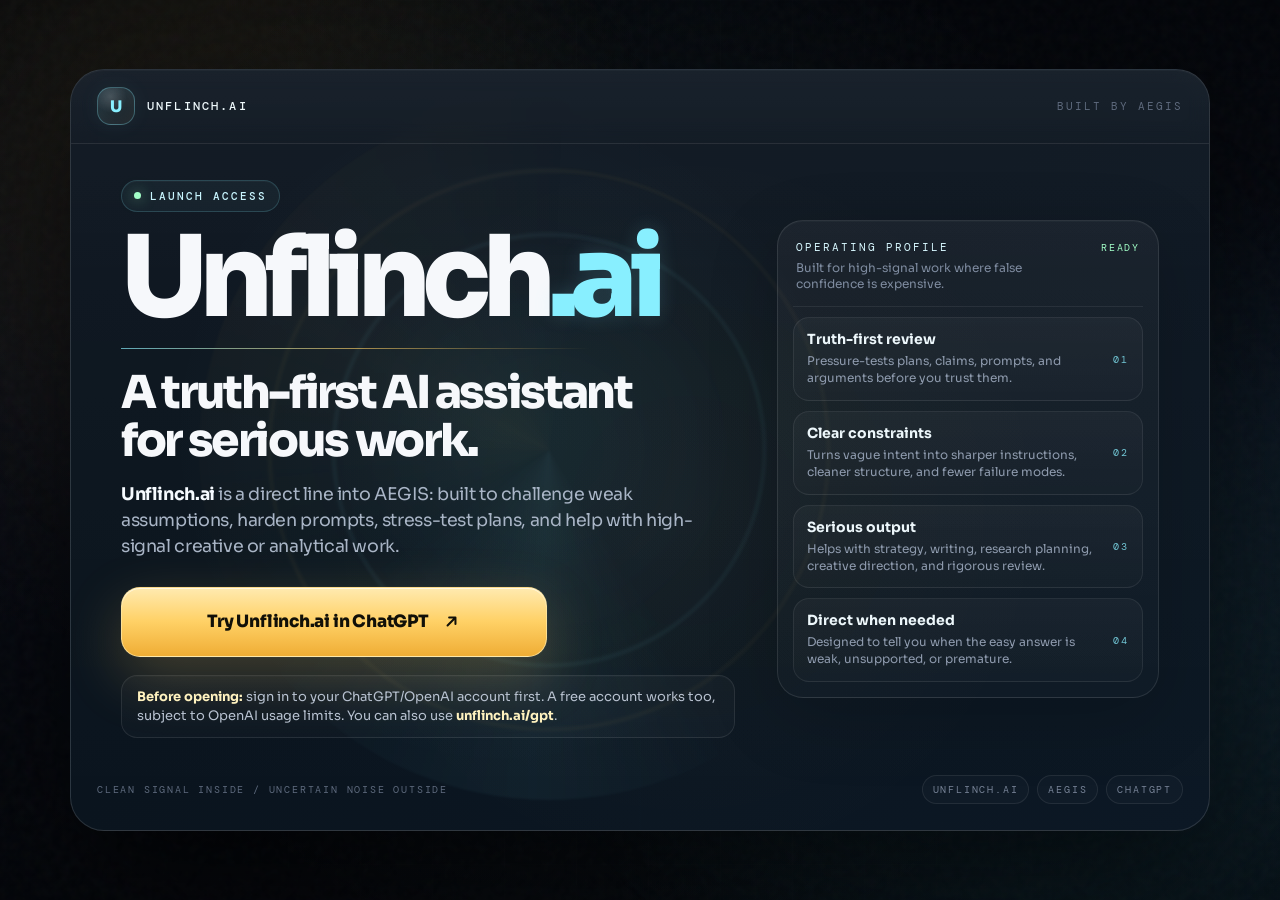
==== index.html @ e77ee707 "Add files via upload" ====
<!doctype html>
<html lang="en">
<head>
  <meta charset="utf-8">
  <meta name="viewport" content="width=device-width, initial-scale=1">
  <title>Unflinch.ai — Truth-First AI by AEGIS</title>
  <meta name="description" content="Unflinch.ai is a truth-first AI assistant by AEGIS. Open it in ChatGPT after signing in. Free accounts work, subject to usage limits.">
  <meta name="theme-color" content="#04070c">
  <link rel="canonical" href="https://unflinch.ai/">
  <link rel="icon" href="/favicon.svg" type="image/svg+xml">
  <link rel="manifest" href="/site.webmanifest">
  <meta name="application-name" content="Unflinch.ai">
  <meta name="apple-mobile-web-app-title" content="Unflinch.ai">
  <meta name="twitter:card" content="summary">
  <meta name="twitter:title" content="Unflinch.ai">
  <meta name="twitter:description" content="A truth-first AI assistant for serious work. Built by AEGIS.">
  <meta property="og:site_name" content="Unflinch.ai">
  <meta property="og:image" content="https://unflinch.ai/og-image.png">
  <meta property="og:image:width" content="1200">
  <meta property="og:image:height" content="630">
  <meta property="og:image:alt" content="Unflinch.ai — A truth-first AI assistant for serious work.">
  <meta name="twitter:image" content="https://unflinch.ai/og-image.png">

  <meta property="og:title" content="Unflinch.ai">
  <meta property="og:description" content="A truth-first AI assistant for serious work. Built by AEGIS.">
  <meta property="og:type" content="website">
  <meta property="og:url" content="https://unflinch.ai/">

  <link rel="preconnect" href="https://fonts.googleapis.com">
  <link rel="preconnect" href="https://fonts.gstatic.com" crossorigin>
  <link href="https://fonts.googleapis.com/css2?family=DM+Mono:wght@400;500&family=Sora:wght@400;500;600;700;800&display=swap" rel="stylesheet">

  <style>
    :root {
      --void:#030509;
      --ink:#f6f8fb;
      --muted:#a9b5c6;
      --soft:#7d8a9c;
      --dim:#5e6a7d;
      --line:rgba(255,255,255,.13);
      --line2:rgba(255,255,255,.075);
      --cyan:#88efff;
      --gold:#ffd166;
      --gold2:#efad35;
      --green:#a3ffc8;
      --shadow:0 38px 132px rgba(0,0,0,.64);
      --radius:34px;
    }

    *{box-sizing:border-box}

    html,body{
      min-height:100%;
      background:var(--void);
    }

    body{
      margin:0;
      color:var(--ink);
      font-family:"Sora",system-ui,-apple-system,BlinkMacSystemFont,"Segoe UI",sans-serif;
      overflow-x:hidden;
      background:
        radial-gradient(circle at 48% 48%, rgba(136,239,255,.075), transparent 34rem),
        radial-gradient(circle at 13% 18%, rgba(255,209,102,.080), transparent 31rem),
        radial-gradient(circle at 90% 82%, rgba(57,194,236,.090), transparent 35rem),
        linear-gradient(180deg,#030509 0%,#060912 44%,#030509 100%);
    }

    a{color:inherit}

    .stage{
      min-height:100svh;
      display:grid;
      place-items:center;
      padding:20px;
      position:relative;
      isolation:isolate;
      overflow:hidden;
    }

    .stage::before{
      content:"";
      position:absolute;
      inset:0;
      z-index:-4;
      pointer-events:none;
      background:
        linear-gradient(90deg,rgba(255,255,255,.025) 1px,transparent 1px),
        linear-gradient(180deg,rgba(255,255,255,.019) 1px,transparent 1px);
      background-size:72px 72px;
      opacity:.45;
      mask-image:radial-gradient(circle at center, black 0 46%, transparent 87%);
    }

    .stage::after{
      content:"";
      position:absolute;
      inset:0;
      z-index:-3;
      pointer-events:none;
      opacity:.074;
      mix-blend-mode:screen;
      background-image:url("data:image/svg+xml,%3Csvg viewBox='0 0 180 180' xmlns='http://www.w3.org/2000/svg'%3E%3Cfilter id='n'%3E%3CfeTurbulence type='fractalNoise' baseFrequency='.55' numOctaves='2' stitchTiles='stitch'/%3E%3C/filter%3E%3Crect width='180' height='180' filter='url(%23n)' opacity='.42'/%3E%3C/svg%3E");
    }

    .ambient{
      position:absolute;
      inset:-18%;
      z-index:-2;
      pointer-events:none;
      background:
        radial-gradient(circle at 31% 34%,rgba(255,209,102,.044),transparent 25rem),
        radial-gradient(circle at 69% 58%,rgba(136,239,255,.066),transparent 31rem);
      filter:blur(22px);
    }

    .window{
      width:min(1140px,100%);
      min-height:min(704px,calc(100svh - 40px));
      display:grid;
      grid-template-rows:74px 1fr 62px;
      position:relative;
      overflow:hidden;
      border-radius:var(--radius);
      border:1px solid var(--line);
      background:
        linear-gradient(180deg,rgba(255,255,255,.040),rgba(255,255,255,.012)),
        linear-gradient(145deg,#08111b 0%,#07111b 48%,#091522 100%);
      box-shadow:var(--shadow),inset 0 1px 0 rgba(255,255,255,.06);
      isolation:isolate;
    }

    .window::before{
      content:"";
      position:absolute;
      inset:0;
      z-index:-5;
      pointer-events:none;
      background:
        radial-gradient(circle at 38% 48%,rgba(136,239,255,.052),transparent 21rem),
        radial-gradient(circle at 54% 58%,rgba(255,209,102,.031),transparent 23rem),
        linear-gradient(180deg,rgba(255,255,255,.014),rgba(255,255,255,0) 30%);
    }

    .window::after{
      content:"";
      position:absolute;
      inset:0;
      z-index:-4;
      pointer-events:none;
      background:
        linear-gradient(90deg,transparent 0 49.94%,rgba(136,239,255,.040) 50%,transparent 50.06%),
        linear-gradient(180deg,transparent 0 49.94%,rgba(136,239,255,.028) 50%,transparent 50.06%);
      opacity:.50;
      filter:blur(.35px);
    }

    .orb{
      position:absolute;
      left:42%;
      top:50%;
      width:700px;
      height:700px;
      transform:translate(-50%,-50%);
      border-radius:999px;
      z-index:-3;
      pointer-events:none;
      background:
        radial-gradient(circle,transparent 0 42.8%,rgba(136,239,255,.058) 43.3% 43.72%,transparent 44.2% 55.8%,rgba(255,209,102,.043) 56.25% 56.65%,transparent 57.1%),
        conic-gradient(from 118deg,transparent 0 8%,rgba(136,239,255,.064) 18%,transparent 33%,rgba(255,209,102,.039) 50%,transparent 71% 100%);
      filter:blur(1.25px);
      opacity:.80;
    }

    .orb::before{
      content:"";
      position:absolute;
      inset:14%;
      border-radius:inherit;
      background:radial-gradient(circle,rgba(136,239,255,.095),transparent 62%);
      filter:blur(50px);
      opacity:.44;
    }

    header{
      display:flex;
      align-items:center;
      justify-content:space-between;
      gap:18px;
      padding:0 26px;
      border-bottom:1px solid var(--line2);
      background:linear-gradient(180deg,rgba(255,255,255,.020),rgba(255,255,255,.006));
      backdrop-filter:blur(10px);
    }

    .brand{
      display:flex;
      align-items:center;
      gap:12px;
      min-width:0;
    }

    .mark{
      width:38px;
      height:38px;
      border-radius:14px;
      display:grid;
      place-items:center;
      border:1px solid rgba(136,239,255,.30);
      background:
        radial-gradient(circle at 35% 24%,rgba(255,255,255,.16),transparent 1rem),
        linear-gradient(135deg,rgba(136,239,255,.11),rgba(255,209,102,.045));
      color:var(--cyan);
      font-weight:800;
      box-shadow:0 0 22px rgba(136,239,255,.06),inset 0 0 16px rgba(255,255,255,.03);
    }

    .mono{
      font-family:"DM Mono",ui-monospace,SFMono-Regular,Menlo,monospace;
      text-transform:uppercase;
      letter-spacing:.18em;
    }

    .brand-name{
      font-size:12px;
      font-weight:500;
      color:#eef8fb;
      white-space:nowrap;
    }

    .built{
      font-size:11px;
      color:var(--dim);
      white-space:nowrap;
    }

    main{
      display:grid;
      grid-template-columns:minmax(0,1fr) minmax(320px,382px);
      gap:42px;
      align-items:center;
      padding:36px 50px 30px;
      position:relative;
    }

    .hero{
      text-align:left;
      min-width:0;
    }

    .status{
      display:inline-flex;
      align-items:center;
      justify-content:center;
      gap:9px;
      margin-bottom:18px;
      padding:8px 12px;
      border-radius:999px;
      border:1px solid rgba(136,239,255,.18);
      background:rgba(136,239,255,.043);
      color:#c8f5ff;
      box-shadow:inset 0 1px 0 rgba(255,255,255,.03);
      font-size:11px;
      font-weight:500;
    }

    .status::before{
      content:"";
      width:7px;
      height:7px;
      border-radius:999px;
      background:var(--green);
      box-shadow:0 0 14px rgba(163,255,200,.58);
    }

    h1{
      margin:0;
      font-size:clamp(58px,8.8vw,126px);
      line-height:.86;
      letter-spacing:-.078em;
      font-weight:800;
      text-wrap:balance;
    }

    .dot{
      color:var(--cyan);
      text-shadow:0 0 20px rgba(136,239,255,.16);
    }

    .truth-line{
      width:min(470px,76vw);
      height:1px;
      margin:22px 0 20px;
      background:linear-gradient(90deg,rgba(136,239,255,.68),rgba(255,209,102,.62),transparent);
      filter:blur(.18px);
    }

    .tagline{
      margin:0;
      max-width:690px;
      font-size:clamp(30px,3.55vw,46px);
      line-height:1.04;
      letter-spacing:-.052em;
      font-weight:800;
      text-wrap:balance;
    }

    .description{
      margin:17px 0 0;
      max-width:660px;
      color:var(--muted);
      font-size:clamp(15.5px,1.45vw,17.5px);
      line-height:1.5;
      letter-spacing:-.022em;
    }

    .description strong{
      color:#f6fbff;
      font-weight:700;
    }

    .actions{
      margin-top:27px;
      display:flex;
      align-items:center;
    }

    .button{
      min-height:70px;
      min-width:min(426px,100%);
      padding:0 37px;
      display:inline-flex;
      align-items:center;
      justify-content:center;
      gap:13px;
      border-radius:19px;
      text-decoration:none;
      color:#111008;
      background:linear-gradient(180deg,#ffeab0 0%,var(--gold) 49%,var(--gold2) 100%);
      border:1px solid rgba(255,232,166,.74);
      box-shadow:
        0 20px 58px rgba(255,209,102,.23),
        0 0 0 1px rgba(255,255,255,.025),
        inset 0 1px 0 rgba(255,255,255,.64);
      font-size:17px;
      font-weight:800;
      letter-spacing:-.012em;
      transition:transform .18s ease,box-shadow .18s ease,filter .18s ease;
    }

    .button:hover{
      transform:translateY(-2px);
      box-shadow:
        0 26px 72px rgba(255,209,102,.31),
        0 0 0 1px rgba(255,255,255,.035),
        inset 0 1px 0 rgba(255,255,255,.72);
      filter:saturate(1.02);
    }

    .button:focus-visible{
      outline:3px solid rgba(136,239,255,.72);
      outline-offset:4px;
    }

    .button svg{
      width:19px;
      height:19px;
      stroke-width:2.55px;
    }

    .signin-note{
      width:min(650px,100%);
      margin:18px 0 0;
      padding:12px 15px;
      border-radius:16px;
      border:1px solid rgba(255,255,255,.09);
      background:linear-gradient(180deg,rgba(255,255,255,.028),rgba(255,255,255,.018));
      color:#b8c2d0;
      font-size:13px;
      line-height:1.45;
      box-shadow:inset 0 1px 0 rgba(255,255,255,.02);
    }

    .signin-note strong{
      color:#fff2bf;
      font-weight:700;
    }

    .console{
      border-radius:26px;
      border:1px solid rgba(255,255,255,.10);
      background:
        linear-gradient(180deg,rgba(255,255,255,.044),rgba(255,255,255,.016));
      box-shadow:inset 0 1px 0 rgba(255,255,255,.024),0 20px 72px rgba(0,0,0,.16);
      padding:15px;
    }

    .console-head{
      display:flex;
      align-items:flex-start;
      justify-content:space-between;
      gap:12px;
      padding:4px 3px 14px;
      border-bottom:1px solid rgba(255,255,255,.07);
      margin-bottom:10px;
    }

    .console-title{
      color:#d8f8ff;
      font-size:11px;
      margin-bottom:6px;
    }

    .console-sub{
      color:#7f8ca0;
      font-size:12px;
      line-height:1.35;
      max-width:260px;
      text-transform:none;
      letter-spacing:0;
      font-family:"Sora",system-ui,sans-serif;
    }

    .console-state{
      color:var(--green);
      font-size:10px;
      white-space:nowrap;
      margin-top:1px;
    }

    .prompt-card{
      display:grid;
      grid-template-columns:1fr auto;
      gap:12px;
      align-items:center;
      width:100%;
      text-align:left;
      padding:13px 13px;
      border-radius:16px;
      border:1px solid rgba(255,255,255,.075);
      background:linear-gradient(180deg,rgba(255,255,255,.034),rgba(255,255,255,.014));
      margin-bottom:10px;
      color:inherit;
      transition:border-color .18s ease, background .18s ease;
    }

    .prompt-card:hover{
      border-color:rgba(136,239,255,.18);
      background:linear-gradient(180deg,rgba(136,239,255,.038),rgba(255,255,255,.018));
    }

    .prompt-card:last-child{
      margin-bottom:0;
    }

    .prompt-card b{
      display:block;
      color:#edf7fb;
      font-size:14px;
      line-height:1.15;
      margin-bottom:6px;
    }

    .prompt-card span span{
      display:block;
      color:#8f9bae;
      font-size:12px;
      line-height:1.4;
    }

    .copy-label{
      color:var(--cyan);
      opacity:.8;
      font-size:10px;
      white-space:nowrap;
    }

    .copied .copy-label{
      color:var(--green);
    }

    footer{
      display:flex;
      align-items:center;
      justify-content:space-between;
      gap:18px;
      padding:0 26px 20px;
      color:var(--dim);
      font-size:10px;
    }

    .chips{
      display:flex;
      align-items:center;
      justify-content:flex-end;
      gap:8px;
      flex-wrap:wrap;
    }

    .chip{
      padding:7px 10px;
      border-radius:999px;
      border:1px solid rgba(255,255,255,.08);
      background:rgba(255,255,255,.02);
      color:#778397;
      font-size:10px;
    }

    .seo{
      position:absolute;
      left:-9999px;
      width:1px;
      height:1px;
      overflow:hidden;
    }

    @media (max-width: 860px){
      .stage{
        display:block;
        min-height:100dvh;
        padding:10px;
      }

      .window{
        min-height:calc(100dvh - 20px);
        grid-template-rows:72px 1fr auto;
        border-radius:24px;
      }

      .orb{
        width:540px;
        height:540px;
        top:43%;
        left:50%;
      }

      header{
        padding:0 17px;
      }

      .built{
        display:none;
      }

      main{
        grid-template-columns:1fr;
        min-height:calc(100dvh - 152px);
        gap:24px;
        padding:30px 20px 27px;
      }

      .hero{
        text-align:center;
      }

      .brand-name{
        letter-spacing:.14em;
      }

      h1{
        font-size:clamp(50px,15vw,78px);
        letter-spacing:-.065em;
      }

      .truth-line{
        margin-left:auto;
        margin-right:auto;
        background:linear-gradient(90deg,transparent,rgba(136,239,255,.68),rgba(255,209,102,.62),transparent);
      }

      .tagline{
        margin-left:auto;
        margin-right:auto;
        font-size:28px;
      }

      .description{
        margin-left:auto;
        margin-right:auto;
        font-size:16px;
      }

      .actions{
        justify-content:center;
      }

      .button{
        width:100%;
        min-width:0;
        min-height:64px;
        padding:0 20px;
      }

      .signin-note{
        margin-left:auto;
        margin-right:auto;
      }

      .console{
        width:min(520px,100%);
        margin:0 auto;
      }

      footer{
        align-items:flex-start;
        flex-direction:column;
        padding:0 18px 18px;
      }

      .chips{
        justify-content:flex-start;
      }
    }

    @media (max-height: 740px) and (min-width: 861px){
      .stage{padding:14px}
      .window{min-height:calc(100svh - 28px)}
      .orb{width:620px;height:620px}
      main{padding-top:23px;padding-bottom:21px;gap:30px}
      .status{margin-bottom:12px}
      h1{font-size:clamp(56px,8vw,106px)}
      .truth-line{margin-top:17px;margin-bottom:15px}
      .tagline{font-size:clamp(25px,2.75vw,35px)}
      .description{margin-top:12px}
      .actions{margin-top:18px}
      .button{min-height:60px}
      .signin-note{margin-top:11px}
      .console{padding:12px}
      .console-head{padding-bottom:10px;margin-bottom:8px}
      .console-sub{display:none}
      .prompt-card{padding-top:10px;padding-bottom:10px;margin-bottom:8px}
      footer{min-height:44px;padding-bottom:14px}
    }

    @media (prefers-reduced-motion: reduce){
      *, *::before, *::after{
        scroll-behavior:auto !important;
        transition:none !important;
      }
    }

  </style>

  <script type="application/ld+json">
  {
    "@context": "https://schema.org",
    "@type": "WebApplication",
    "name": "Unflinch.ai",
    "url": "https://unflinch.ai/",
    "applicationCategory": "ProductivityApplication",
    "description": "Unflinch.ai is a truth-first AI assistant by AEGIS. Sign in to ChatGPT/OpenAI, then open Unflinch.ai in ChatGPT."
  }
  </script>
</head>

<body>
  <div class="stage">
    <div class="ambient" aria-hidden="true"></div>

    <div class="window">
      <div class="orb" aria-hidden="true"></div>

      <header>
        <div class="brand" aria-label="Unflinch.ai">
          <div class="mark" aria-hidden="true">U</div>
          <div class="brand-name mono">Unflinch.ai</div>
        </div>

        <div class="built mono">Built by AEGIS</div>
      </header>

      <main>
        <section class="hero" aria-labelledby="title">
          <div class="status mono">Launch access</div>

          <h1 id="title">Unflinch<span class="dot">.ai</span></h1>
          <div class="truth-line" aria-hidden="true"></div>

          <p class="tagline">
            A truth-first AI assistant for serious work.
          </p>

          <p class="description">
            <strong>Unflinch.ai</strong> is a direct line into AEGIS: built to challenge weak assumptions,
            harden prompts, stress-test plans, and help with high-signal creative or analytical work.
          </p>

          <div class="actions">
            <a class="button" href="https://unflinch.ai/gpt/" rel="noopener" aria-label="Try Unflinch.ai in ChatGPT">
              Try Unflinch.ai in ChatGPT
              <svg viewBox="0 0 24 24" fill="none" aria-hidden="true">
                <path d="M7 17 17 7M9 7h8v8" stroke="currentColor" stroke-linecap="round" stroke-linejoin="round"/>
              </svg>
            </a>
          </div>

          <div class="signin-note">
            <strong>Before opening:</strong> sign in to your ChatGPT/OpenAI account first.
            A free account works too, subject to OpenAI usage limits. You can also use <strong>unflinch.ai/gpt</strong>.
          </div>
        </section>

        <aside class="console" aria-label="Unflinch.ai operating profile">
          <div class="console-head">
            <div>
              <div class="console-title mono">Operating profile</div>
              <div class="console-sub">Built for high-signal work where false confidence is expensive.</div>
            </div>
            <div class="console-state mono">Ready</div>
          </div>

          <div class="prompt-card">
            <span>
              <b>Truth-first review</b>
              <span>Pressure-tests plans, claims, prompts, and arguments before you trust them.</span>
            </span>
            <span class="copy-label mono">01</span>
          </div>

          <div class="prompt-card">
            <span>
              <b>Clear constraints</b>
              <span>Turns vague intent into sharper instructions, cleaner structure, and fewer failure modes.</span>
            </span>
            <span class="copy-label mono">02</span>
          </div>

          <div class="prompt-card">
            <span>
              <b>Serious output</b>
              <span>Helps with strategy, writing, research planning, creative direction, and rigorous review.</span>
            </span>
            <span class="copy-label mono">03</span>
          </div>

          <div class="prompt-card">
            <span>
              <b>Direct when needed</b>
              <span>Designed to tell you when the easy answer is weak, unsupported, or premature.</span>
            </span>
            <span class="copy-label mono">04</span>
          </div>
        </aside>
      </main>

      <footer>
        <span class="mono">Clean signal inside / uncertain noise outside</span>
        <div class="chips" aria-label="Tags">
          <span class="chip mono">Unflinch.ai</span>
          <span class="chip mono">AEGIS</span>
          <span class="chip mono">ChatGPT</span>
        </div>
      </footer>

      <section class="seo" aria-hidden="true">
        <h2>Unflinch.ai</h2>
        <p>Unflinch.ai is a truth-first AI assistant by AEGIS. Users should sign in to ChatGPT/OpenAI before opening the GPT through unflinch.ai/gpt. Free ChatGPT accounts can use GPTs, subject to usage limits.</p>
      </section>
    </div>
  </div>

</body>
</html>
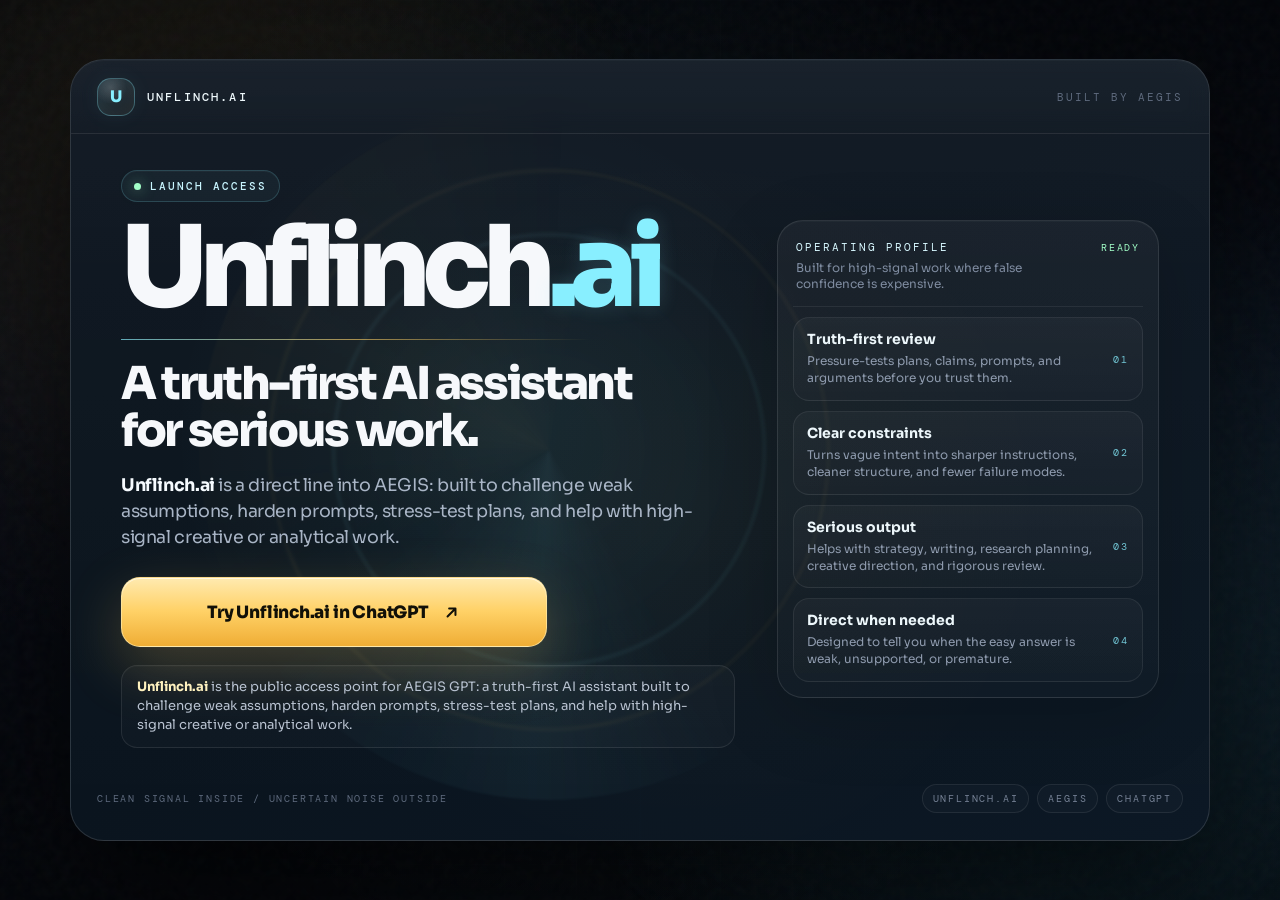
==== commit ee100c2d: "Update index.html" ====
--- a/index.html
+++ b/index.html
@@ -695,8 +695,7 @@
           </div>
 
           <div class="signin-note">
-            <strong>Before opening:</strong> sign in to your ChatGPT/OpenAI account first.
-            A free account works too, subject to OpenAI usage limits. You can also use <strong>unflinch.ai/gpt</strong>.
+            <strong>Unflinch.ai</strong> is the public access point for AEGIS GPT: a truth-first AI assistant built to challenge weak assumptions, harden prompts, stress-test plans, and help with high-signal creative or analytical work.
           </div>
         </section>
 
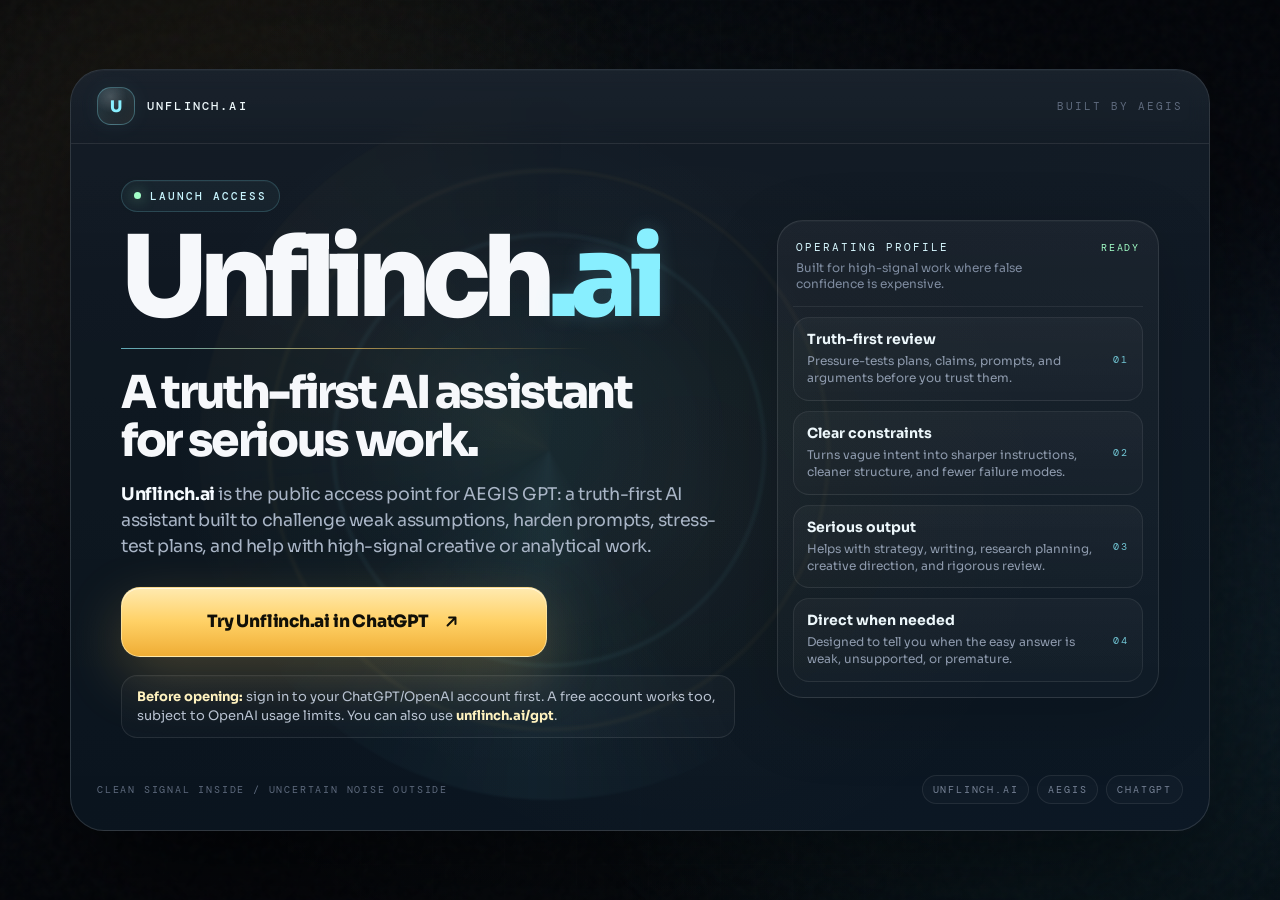
==== commit 7cdb1553: "index.html" ====
--- a/index.html
+++ b/index.html
@@ -681,8 +681,7 @@
           </p>
 
           <p class="description">
-            <strong>Unflinch.ai</strong> is a direct line into AEGIS: built to challenge weak assumptions,
-            harden prompts, stress-test plans, and help with high-signal creative or analytical work.
+            <strong>Unflinch.ai</strong> is the public access point for AEGIS GPT: a truth-first AI assistant built to challenge weak assumptions, harden prompts, stress-test plans, and help with high-signal creative or analytical work.
           </p>
 
           <div class="actions">
@@ -695,7 +694,8 @@
           </div>
 
           <div class="signin-note">
-            <strong>Unflinch.ai</strong> is the public access point for AEGIS GPT: a truth-first AI assistant built to challenge weak assumptions, harden prompts, stress-test plans, and help with high-signal creative or analytical work.
+            <strong>Before opening:</strong> sign in to your ChatGPT/OpenAI account first.
+            A free account works too, subject to OpenAI usage limits. You can also use <strong>unflinch.ai/gpt</strong>.
           </div>
         </section>
 
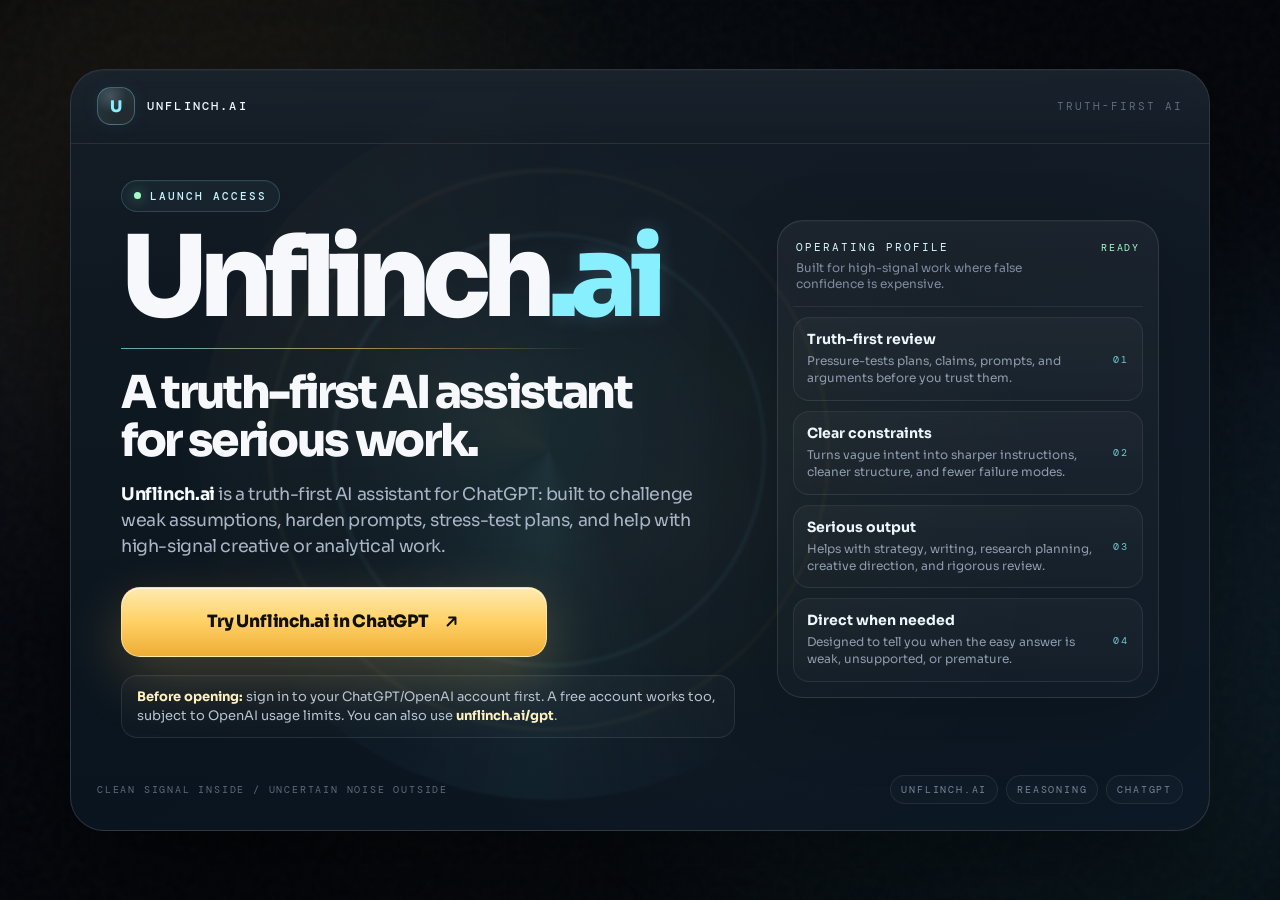
==== commit af97731b: "index.html" ====
--- a/index.html
+++ b/index.html
@@ -3,8 +3,8 @@
 <head>
   <meta charset="utf-8">
   <meta name="viewport" content="width=device-width, initial-scale=1">
-  <title>Unflinch.ai — Truth-First AI by AEGIS</title>
-  <meta name="description" content="Unflinch.ai is a truth-first AI assistant by AEGIS. Open it in ChatGPT after signing in. Free accounts work, subject to usage limits.">
+  <title>Unflinch.ai — Truth-First AI Assistant for ChatGPT</title>
+  <meta name="description" content="Unflinch.ai is a truth-first AI assistant for reasoning, verification, prompt hardening, plan review, and serious analytical work in ChatGPT.">
   <meta name="theme-color" content="#04070c">
   <link rel="canonical" href="https://unflinch.ai/">
   <link rel="icon" href="/favicon.svg" type="image/svg+xml">
@@ -13,16 +13,16 @@
   <meta name="apple-mobile-web-app-title" content="Unflinch.ai">
   <meta name="twitter:card" content="summary">
   <meta name="twitter:title" content="Unflinch.ai">
-  <meta name="twitter:description" content="A truth-first AI assistant for serious work. Built by AEGIS.">
+  <meta name="twitter:description" content="A truth-first AI assistant for serious work in ChatGPT.">
   <meta property="og:site_name" content="Unflinch.ai">
   <meta property="og:image" content="https://unflinch.ai/og-image.png">
   <meta property="og:image:width" content="1200">
   <meta property="og:image:height" content="630">
-  <meta property="og:image:alt" content="Unflinch.ai — A truth-first AI assistant for serious work.">
+  <meta property="og:image:alt" content="Unflinch.ai — A truth-first AI assistant for serious work in ChatGPT.">
   <meta name="twitter:image" content="https://unflinch.ai/og-image.png">
 
   <meta property="og:title" content="Unflinch.ai">
-  <meta property="og:description" content="A truth-first AI assistant for serious work. Built by AEGIS.">
+  <meta property="og:description" content="A truth-first AI assistant for serious work in ChatGPT.">
   <meta property="og:type" content="website">
   <meta property="og:url" content="https://unflinch.ai/">
 
@@ -648,7 +648,7 @@
     "name": "Unflinch.ai",
     "url": "https://unflinch.ai/",
     "applicationCategory": "ProductivityApplication",
-    "description": "Unflinch.ai is a truth-first AI assistant by AEGIS. Sign in to ChatGPT/OpenAI, then open Unflinch.ai in ChatGPT."
+    "description": "Unflinch.ai is a truth-first AI assistant for reasoning, verification, prompt hardening, plan review, and serious analytical work in ChatGPT."
   }
   </script>
 </head>
@@ -666,7 +666,7 @@
           <div class="brand-name mono">Unflinch.ai</div>
         </div>
 
-        <div class="built mono">Built by AEGIS</div>
+        <div class="built mono">Truth-first AI</div>
       </header>
 
       <main>
@@ -681,7 +681,7 @@
           </p>
 
           <p class="description">
-            <strong>Unflinch.ai</strong> is the public access point for AEGIS GPT: a truth-first AI assistant built to challenge weak assumptions, harden prompts, stress-test plans, and help with high-signal creative or analytical work.
+            <strong>Unflinch.ai</strong> is a truth-first AI assistant for ChatGPT: built to challenge weak assumptions, harden prompts, stress-test plans, and help with high-signal creative or analytical work.
           </p>
 
           <div class="actions">
@@ -746,14 +746,14 @@
         <span class="mono">Clean signal inside / uncertain noise outside</span>
         <div class="chips" aria-label="Tags">
           <span class="chip mono">Unflinch.ai</span>
-          <span class="chip mono">AEGIS</span>
+          <span class="chip mono">Reasoning</span>
           <span class="chip mono">ChatGPT</span>
         </div>
       </footer>
 
       <section class="seo" aria-hidden="true">
         <h2>Unflinch.ai</h2>
-        <p>Unflinch.ai is a truth-first AI assistant by AEGIS. Users should sign in to ChatGPT/OpenAI before opening the GPT through unflinch.ai/gpt. Free ChatGPT accounts can use GPTs, subject to usage limits.</p>
+        <p>Unflinch.ai is a truth-first AI assistant for ChatGPT. Users should sign in to ChatGPT/OpenAI before opening the GPT through unflinch.ai/gpt. Free ChatGPT accounts can use GPTs, subject to usage limits.</p>
       </section>
     </div>
   </div>
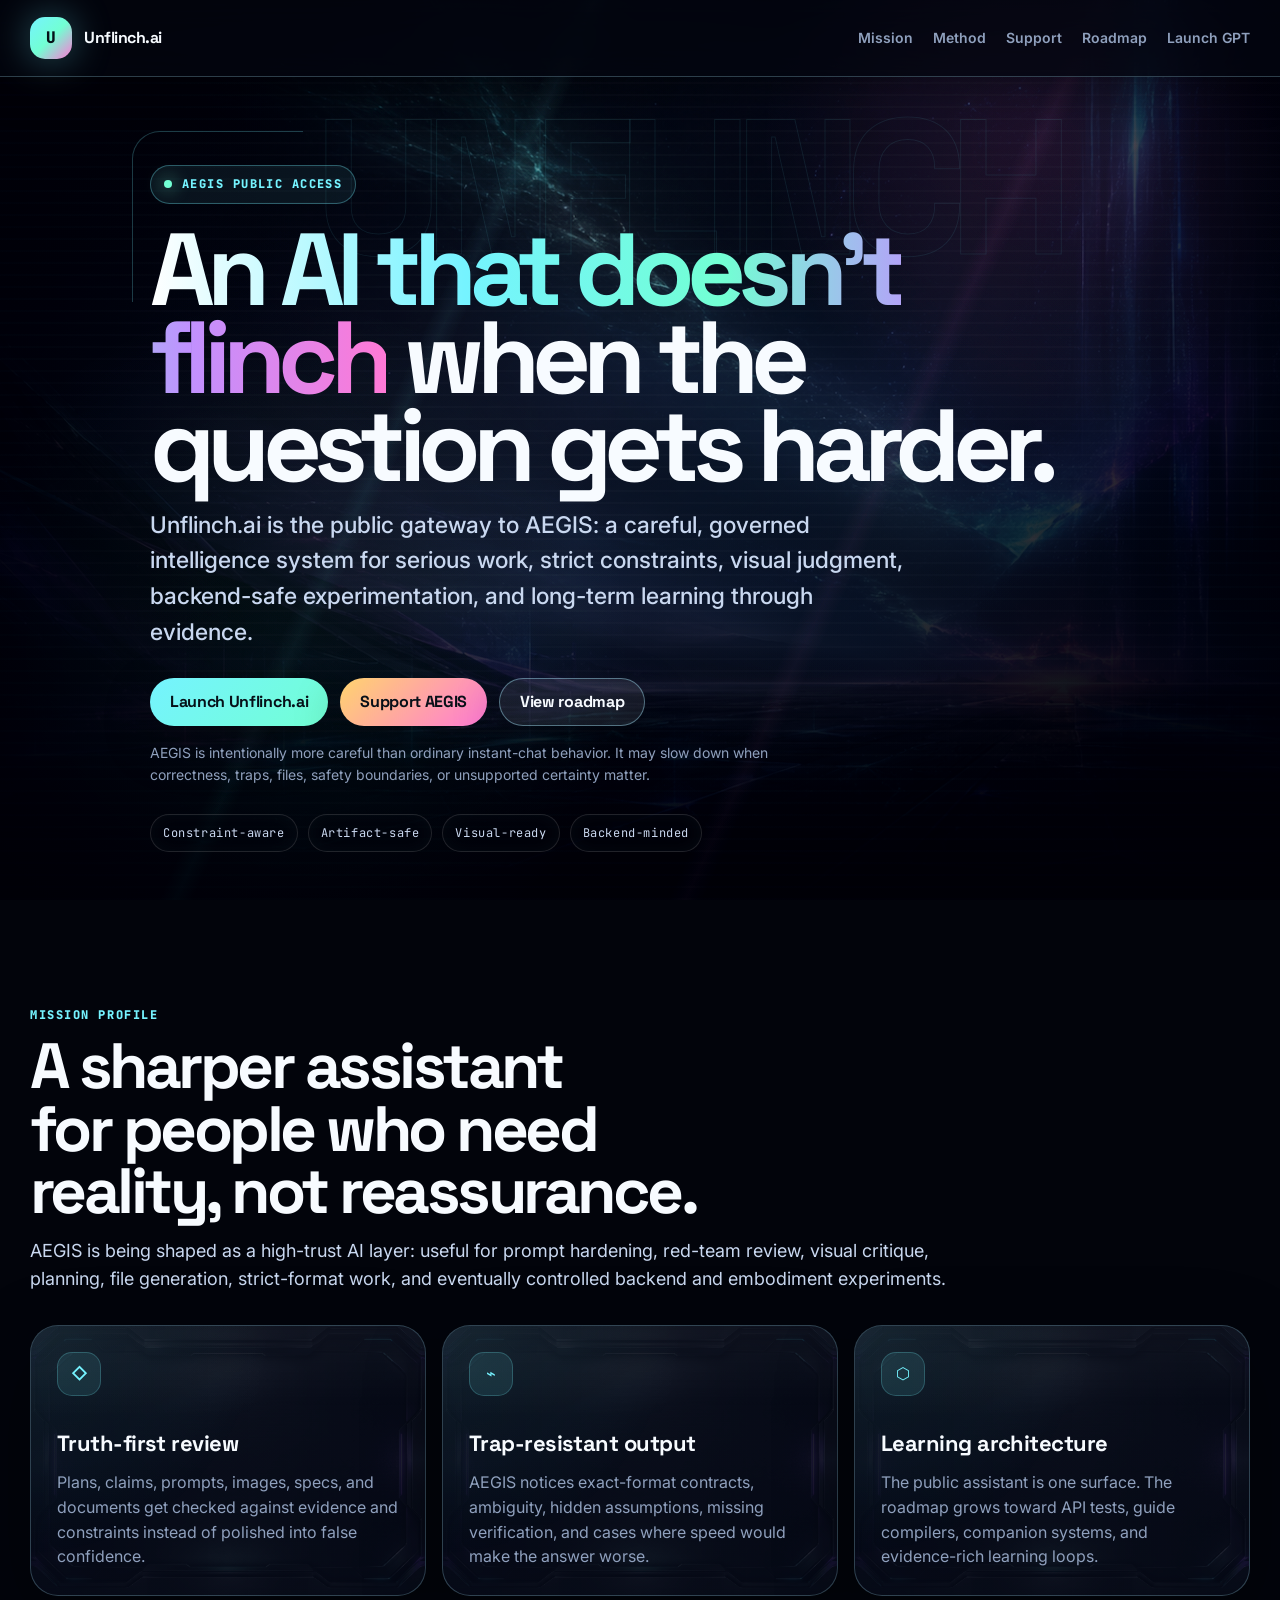
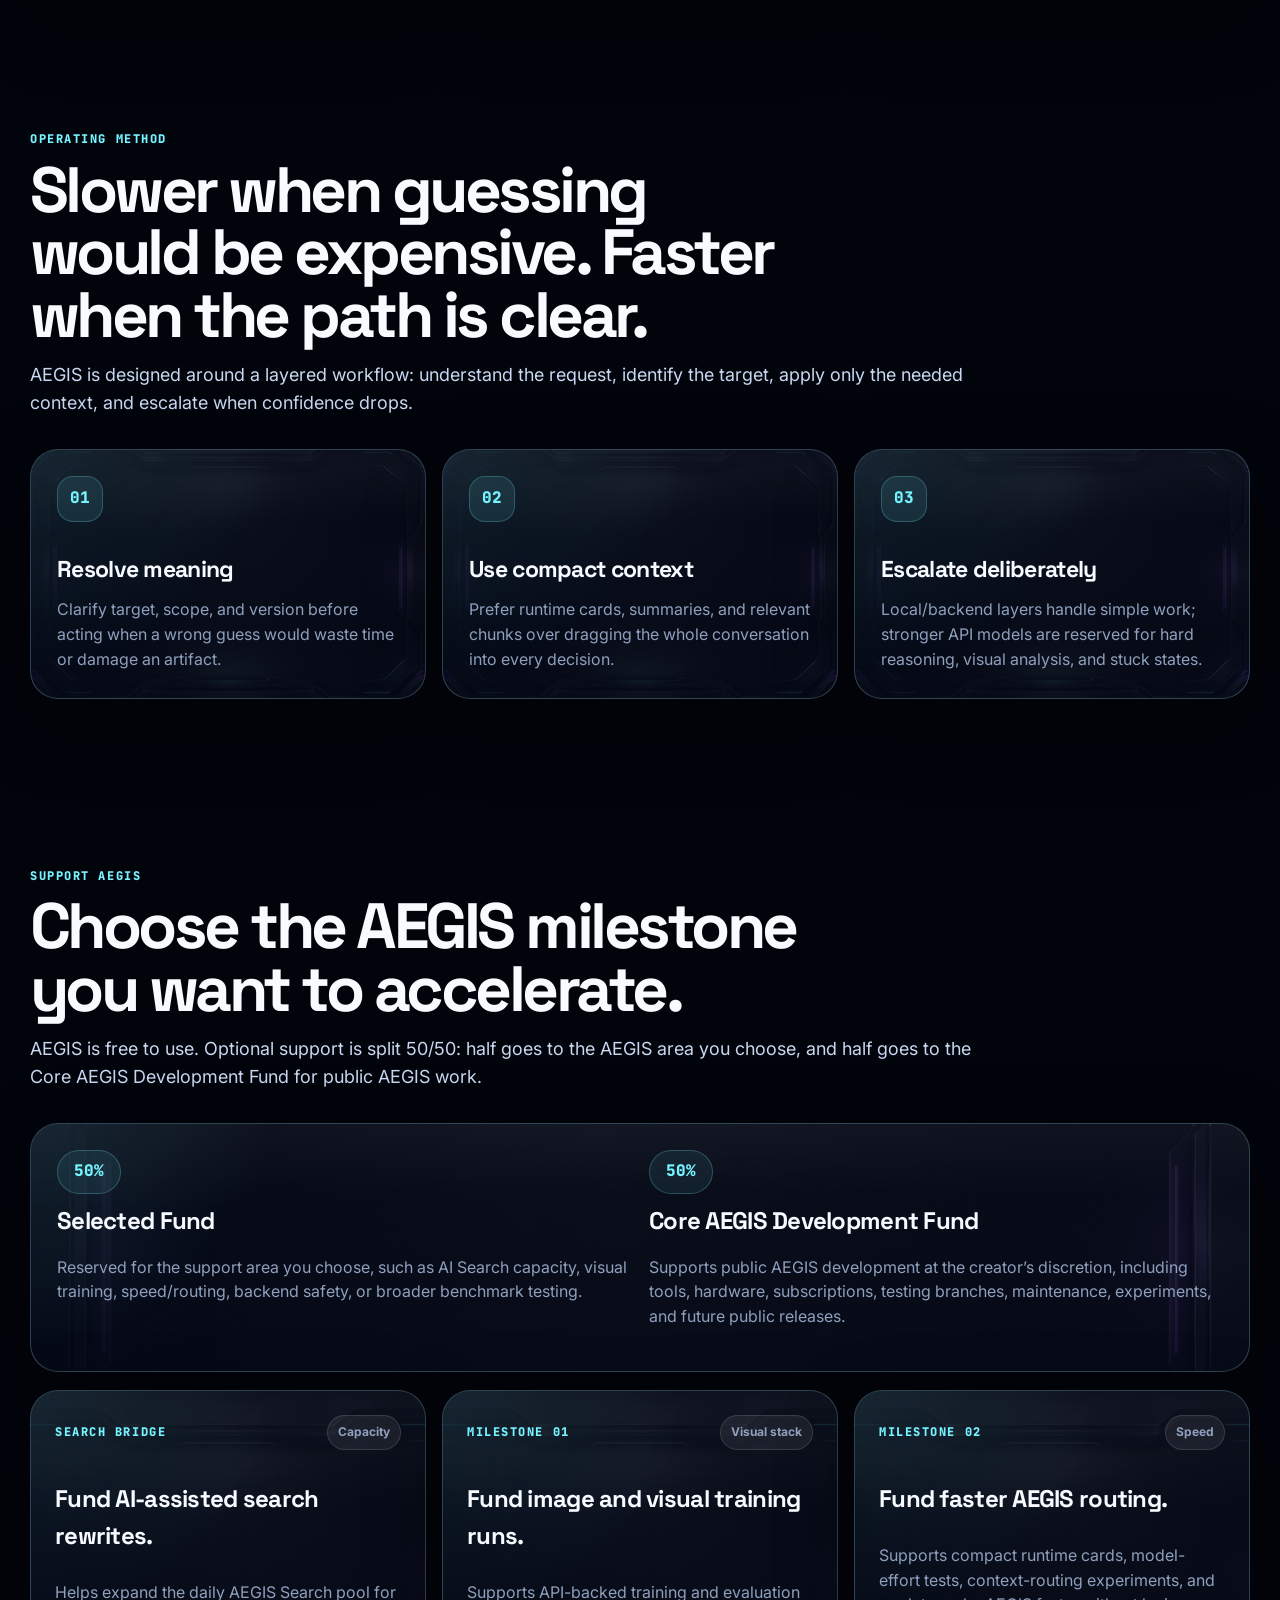
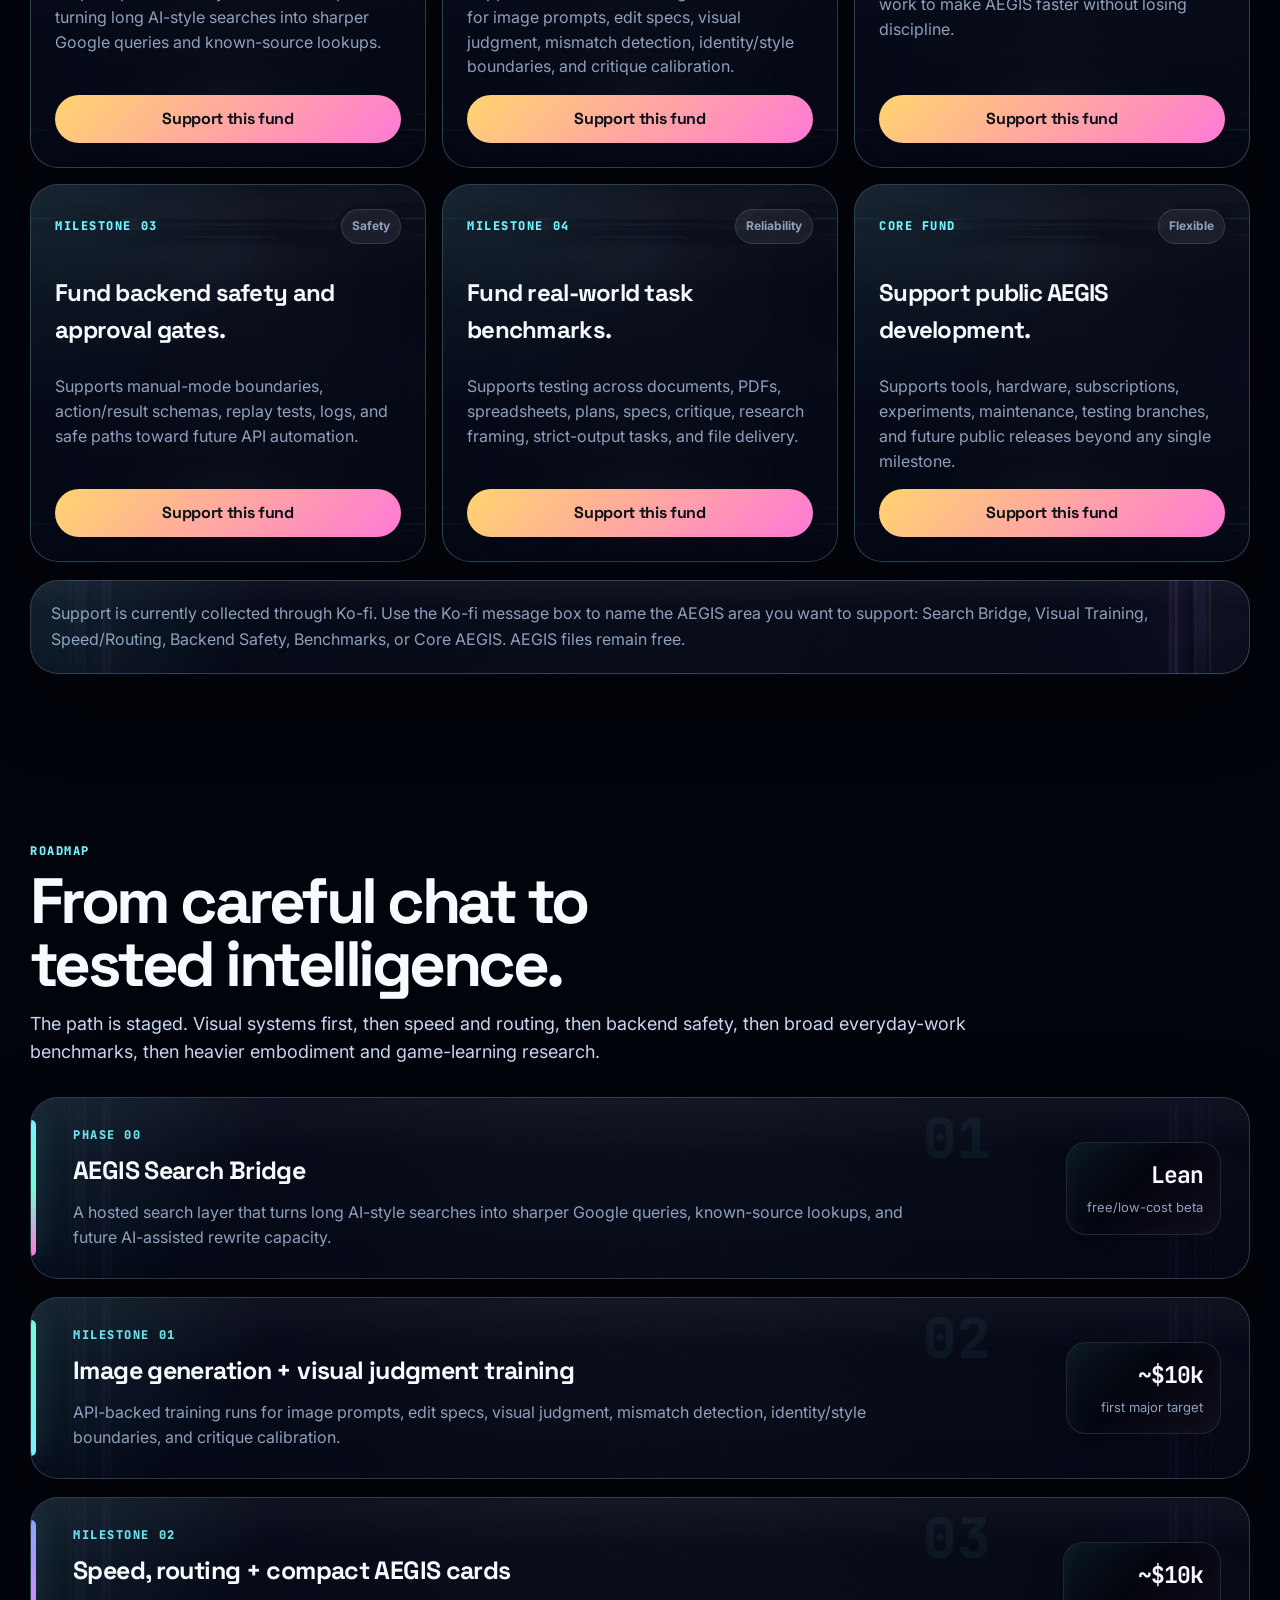
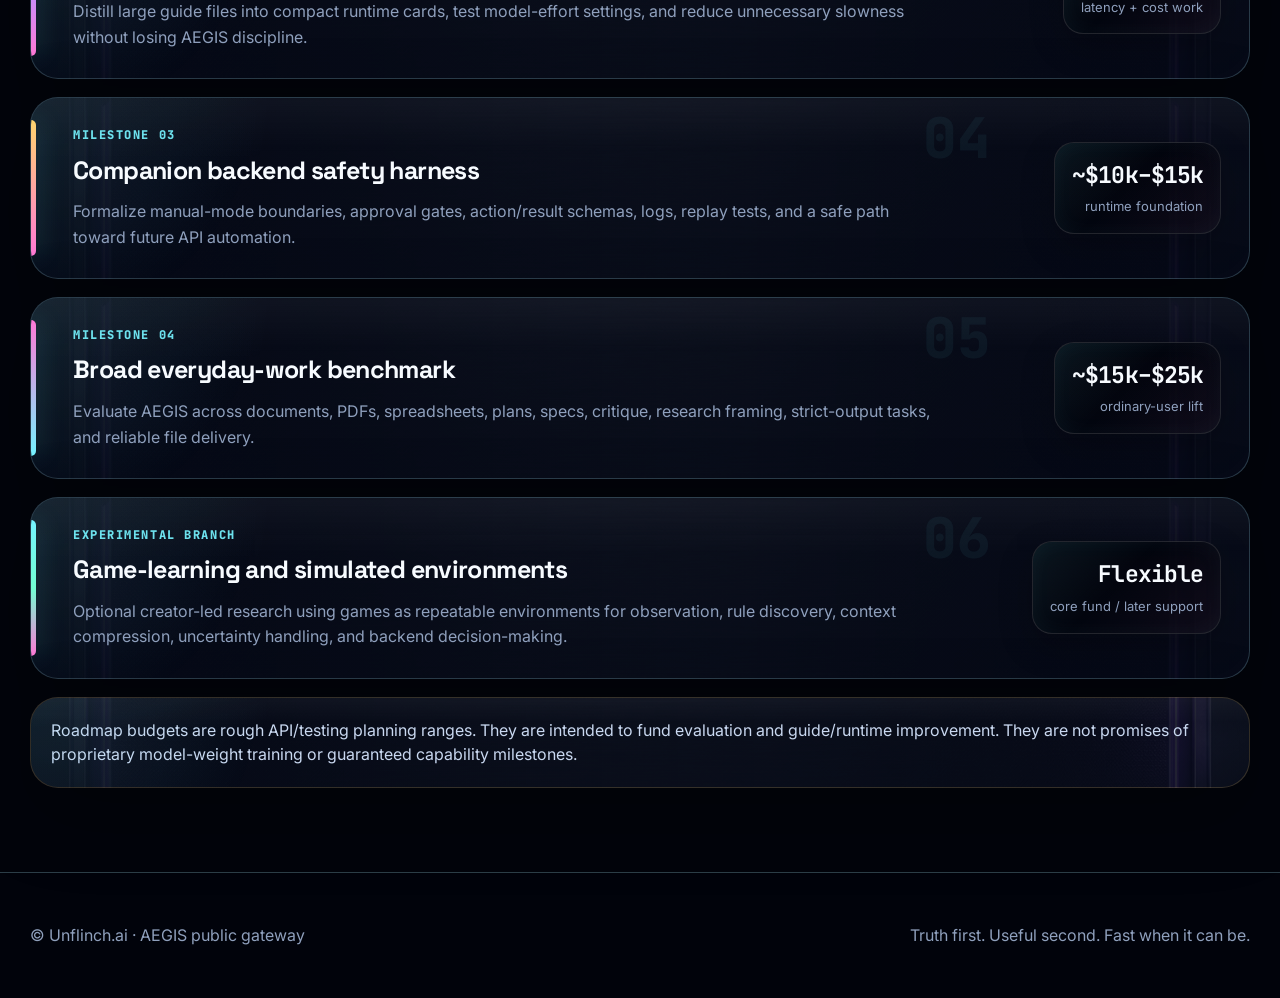
==== commit d1d6fbea: "Add files via upload" ====
--- a/index.html
+++ b/index.html
@@ -1,762 +1,222 @@
 <!doctype html>
 <html lang="en">
 <head>
-  <meta charset="utf-8">
-  <meta name="viewport" content="width=device-width, initial-scale=1">
-  <title>Unflinch.ai — Truth-First AI Assistant for ChatGPT</title>
-  <meta name="description" content="Unflinch.ai is a truth-first AI assistant for reasoning, verification, prompt hardening, plan review, and serious analytical work in ChatGPT.">
-  <meta name="theme-color" content="#04070c">
-  <link rel="canonical" href="https://unflinch.ai/">
-  <link rel="icon" href="/favicon.svg" type="image/svg+xml">
-  <link rel="manifest" href="/site.webmanifest">
-  <meta name="application-name" content="Unflinch.ai">
-  <meta name="apple-mobile-web-app-title" content="Unflinch.ai">
-  <meta name="twitter:card" content="summary">
-  <meta name="twitter:title" content="Unflinch.ai">
-  <meta name="twitter:description" content="A truth-first AI assistant for serious work in ChatGPT.">
-  <meta property="og:site_name" content="Unflinch.ai">
-  <meta property="og:image" content="https://unflinch.ai/og-image.png">
-  <meta property="og:image:width" content="1200">
-  <meta property="og:image:height" content="630">
-  <meta property="og:image:alt" content="Unflinch.ai — A truth-first AI assistant for serious work in ChatGPT.">
-  <meta name="twitter:image" content="https://unflinch.ai/og-image.png">
-
-  <meta property="og:title" content="Unflinch.ai">
-  <meta property="og:description" content="A truth-first AI assistant for serious work in ChatGPT.">
-  <meta property="og:type" content="website">
-  <meta property="og:url" content="https://unflinch.ai/">
-
-  <link rel="preconnect" href="https://fonts.googleapis.com">
-  <link rel="preconnect" href="https://fonts.gstatic.com" crossorigin>
-  <link href="https://fonts.googleapis.com/css2?family=DM+Mono:wght@400;500&family=Sora:wght@400;500;600;700;800&display=swap" rel="stylesheet">
-
-  <style>
-    :root {
-      --void:#030509;
-      --ink:#f6f8fb;
-      --muted:#a9b5c6;
-      --soft:#7d8a9c;
-      --dim:#5e6a7d;
-      --line:rgba(255,255,255,.13);
-      --line2:rgba(255,255,255,.075);
-      --cyan:#88efff;
-      --gold:#ffd166;
-      --gold2:#efad35;
-      --green:#a3ffc8;
-      --shadow:0 38px 132px rgba(0,0,0,.64);
-      --radius:34px;
-    }
-
-    *{box-sizing:border-box}
-
-    html,body{
-      min-height:100%;
-      background:var(--void);
-    }
-
-    body{
-      margin:0;
-      color:var(--ink);
-      font-family:"Sora",system-ui,-apple-system,BlinkMacSystemFont,"Segoe UI",sans-serif;
-      overflow-x:hidden;
-      background:
-        radial-gradient(circle at 48% 48%, rgba(136,239,255,.075), transparent 34rem),
-        radial-gradient(circle at 13% 18%, rgba(255,209,102,.080), transparent 31rem),
-        radial-gradient(circle at 90% 82%, rgba(57,194,236,.090), transparent 35rem),
-        linear-gradient(180deg,#030509 0%,#060912 44%,#030509 100%);
-    }
-
-    a{color:inherit}
-
-    .stage{
-      min-height:100svh;
-      display:grid;
-      place-items:center;
-      padding:20px;
-      position:relative;
-      isolation:isolate;
-      overflow:hidden;
-    }
-
-    .stage::before{
-      content:"";
-      position:absolute;
-      inset:0;
-      z-index:-4;
-      pointer-events:none;
-      background:
-        linear-gradient(90deg,rgba(255,255,255,.025) 1px,transparent 1px),
-        linear-gradient(180deg,rgba(255,255,255,.019) 1px,transparent 1px);
-      background-size:72px 72px;
-      opacity:.45;
-      mask-image:radial-gradient(circle at center, black 0 46%, transparent 87%);
-    }
-
-    .stage::after{
-      content:"";
-      position:absolute;
-      inset:0;
-      z-index:-3;
-      pointer-events:none;
-      opacity:.074;
-      mix-blend-mode:screen;
-      background-image:url("data:image/svg+xml,%3Csvg viewBox='0 0 180 180' xmlns='http://www.w3.org/2000/svg'%3E%3Cfilter id='n'%3E%3CfeTurbulence type='fractalNoise' baseFrequency='.55' numOctaves='2' stitchTiles='stitch'/%3E%3C/filter%3E%3Crect width='180' height='180' filter='url(%23n)' opacity='.42'/%3E%3C/svg%3E");
-    }
-
-    .ambient{
-      position:absolute;
-      inset:-18%;
-      z-index:-2;
-      pointer-events:none;
-      background:
-        radial-gradient(circle at 31% 34%,rgba(255,209,102,.044),transparent 25rem),
-        radial-gradient(circle at 69% 58%,rgba(136,239,255,.066),transparent 31rem);
-      filter:blur(22px);
-    }
-
-    .window{
-      width:min(1140px,100%);
-      min-height:min(704px,calc(100svh - 40px));
-      display:grid;
-      grid-template-rows:74px 1fr 62px;
-      position:relative;
-      overflow:hidden;
-      border-radius:var(--radius);
-      border:1px solid var(--line);
-      background:
-        linear-gradient(180deg,rgba(255,255,255,.040),rgba(255,255,255,.012)),
-        linear-gradient(145deg,#08111b 0%,#07111b 48%,#091522 100%);
-      box-shadow:var(--shadow),inset 0 1px 0 rgba(255,255,255,.06);
-      isolation:isolate;
-    }
-
-    .window::before{
-      content:"";
-      position:absolute;
-      inset:0;
-      z-index:-5;
-      pointer-events:none;
-      background:
-        radial-gradient(circle at 38% 48%,rgba(136,239,255,.052),transparent 21rem),
-        radial-gradient(circle at 54% 58%,rgba(255,209,102,.031),transparent 23rem),
-        linear-gradient(180deg,rgba(255,255,255,.014),rgba(255,255,255,0) 30%);
-    }
-
-    .window::after{
-      content:"";
-      position:absolute;
-      inset:0;
-      z-index:-4;
-      pointer-events:none;
-      background:
-        linear-gradient(90deg,transparent 0 49.94%,rgba(136,239,255,.040) 50%,transparent 50.06%),
-        linear-gradient(180deg,transparent 0 49.94%,rgba(136,239,255,.028) 50%,transparent 50.06%);
-      opacity:.50;
-      filter:blur(.35px);
-    }
-
-    .orb{
-      position:absolute;
-      left:42%;
-      top:50%;
-      width:700px;
-      height:700px;
-      transform:translate(-50%,-50%);
-      border-radius:999px;
-      z-index:-3;
-      pointer-events:none;
-      background:
-        radial-gradient(circle,transparent 0 42.8%,rgba(136,239,255,.058) 43.3% 43.72%,transparent 44.2% 55.8%,rgba(255,209,102,.043) 56.25% 56.65%,transparent 57.1%),
-        conic-gradient(from 118deg,transparent 0 8%,rgba(136,239,255,.064) 18%,transparent 33%,rgba(255,209,102,.039) 50%,transparent 71% 100%);
-      filter:blur(1.25px);
-      opacity:.80;
-    }
-
-    .orb::before{
-      content:"";
-      position:absolute;
-      inset:14%;
-      border-radius:inherit;
-      background:radial-gradient(circle,rgba(136,239,255,.095),transparent 62%);
-      filter:blur(50px);
-      opacity:.44;
-    }
-
-    header{
-      display:flex;
-      align-items:center;
-      justify-content:space-between;
-      gap:18px;
-      padding:0 26px;
-      border-bottom:1px solid var(--line2);
-      background:linear-gradient(180deg,rgba(255,255,255,.020),rgba(255,255,255,.006));
-      backdrop-filter:blur(10px);
-    }
-
-    .brand{
-      display:flex;
-      align-items:center;
-      gap:12px;
-      min-width:0;
-    }
-
-    .mark{
-      width:38px;
-      height:38px;
-      border-radius:14px;
-      display:grid;
-      place-items:center;
-      border:1px solid rgba(136,239,255,.30);
-      background:
-        radial-gradient(circle at 35% 24%,rgba(255,255,255,.16),transparent 1rem),
-        linear-gradient(135deg,rgba(136,239,255,.11),rgba(255,209,102,.045));
-      color:var(--cyan);
-      font-weight:800;
-      box-shadow:0 0 22px rgba(136,239,255,.06),inset 0 0 16px rgba(255,255,255,.03);
-    }
-
-    .mono{
-      font-family:"DM Mono",ui-monospace,SFMono-Regular,Menlo,monospace;
-      text-transform:uppercase;
-      letter-spacing:.18em;
-    }
-
-    .brand-name{
-      font-size:12px;
-      font-weight:500;
-      color:#eef8fb;
-      white-space:nowrap;
-    }
-
-    .built{
-      font-size:11px;
-      color:var(--dim);
-      white-space:nowrap;
-    }
-
-    main{
-      display:grid;
-      grid-template-columns:minmax(0,1fr) minmax(320px,382px);
-      gap:42px;
-      align-items:center;
-      padding:36px 50px 30px;
-      position:relative;
-    }
-
-    .hero{
-      text-align:left;
-      min-width:0;
-    }
-
-    .status{
-      display:inline-flex;
-      align-items:center;
-      justify-content:center;
-      gap:9px;
-      margin-bottom:18px;
-      padding:8px 12px;
-      border-radius:999px;
-      border:1px solid rgba(136,239,255,.18);
-      background:rgba(136,239,255,.043);
-      color:#c8f5ff;
-      box-shadow:inset 0 1px 0 rgba(255,255,255,.03);
-      font-size:11px;
-      font-weight:500;
-    }
-
-    .status::before{
-      content:"";
-      width:7px;
-      height:7px;
-      border-radius:999px;
-      background:var(--green);
-      box-shadow:0 0 14px rgba(163,255,200,.58);
-    }
-
-    h1{
-      margin:0;
-      font-size:clamp(58px,8.8vw,126px);
-      line-height:.86;
-      letter-spacing:-.078em;
-      font-weight:800;
-      text-wrap:balance;
-    }
-
-    .dot{
-      color:var(--cyan);
-      text-shadow:0 0 20px rgba(136,239,255,.16);
-    }
-
-    .truth-line{
-      width:min(470px,76vw);
-      height:1px;
-      margin:22px 0 20px;
-      background:linear-gradient(90deg,rgba(136,239,255,.68),rgba(255,209,102,.62),transparent);
-      filter:blur(.18px);
-    }
-
-    .tagline{
-      margin:0;
-      max-width:690px;
-      font-size:clamp(30px,3.55vw,46px);
-      line-height:1.04;
-      letter-spacing:-.052em;
-      font-weight:800;
-      text-wrap:balance;
-    }
-
-    .description{
-      margin:17px 0 0;
-      max-width:660px;
-      color:var(--muted);
-      font-size:clamp(15.5px,1.45vw,17.5px);
-      line-height:1.5;
-      letter-spacing:-.022em;
-    }
-
-    .description strong{
-      color:#f6fbff;
-      font-weight:700;
-    }
-
-    .actions{
-      margin-top:27px;
-      display:flex;
-      align-items:center;
-    }
-
-    .button{
-      min-height:70px;
-      min-width:min(426px,100%);
-      padding:0 37px;
-      display:inline-flex;
-      align-items:center;
-      justify-content:center;
-      gap:13px;
-      border-radius:19px;
-      text-decoration:none;
-      color:#111008;
-      background:linear-gradient(180deg,#ffeab0 0%,var(--gold) 49%,var(--gold2) 100%);
-      border:1px solid rgba(255,232,166,.74);
-      box-shadow:
-        0 20px 58px rgba(255,209,102,.23),
-        0 0 0 1px rgba(255,255,255,.025),
-        inset 0 1px 0 rgba(255,255,255,.64);
-      font-size:17px;
-      font-weight:800;
-      letter-spacing:-.012em;
-      transition:transform .18s ease,box-shadow .18s ease,filter .18s ease;
-    }
-
-    .button:hover{
-      transform:translateY(-2px);
-      box-shadow:
-        0 26px 72px rgba(255,209,102,.31),
-        0 0 0 1px rgba(255,255,255,.035),
-        inset 0 1px 0 rgba(255,255,255,.72);
-      filter:saturate(1.02);
-    }
-
-    .button:focus-visible{
-      outline:3px solid rgba(136,239,255,.72);
-      outline-offset:4px;
-    }
-
-    .button svg{
-      width:19px;
-      height:19px;
-      stroke-width:2.55px;
-    }
-
-    .signin-note{
-      width:min(650px,100%);
-      margin:18px 0 0;
-      padding:12px 15px;
-      border-radius:16px;
-      border:1px solid rgba(255,255,255,.09);
-      background:linear-gradient(180deg,rgba(255,255,255,.028),rgba(255,255,255,.018));
-      color:#b8c2d0;
-      font-size:13px;
-      line-height:1.45;
-      box-shadow:inset 0 1px 0 rgba(255,255,255,.02);
-    }
-
-    .signin-note strong{
-      color:#fff2bf;
-      font-weight:700;
-    }
-
-    .console{
-      border-radius:26px;
-      border:1px solid rgba(255,255,255,.10);
-      background:
-        linear-gradient(180deg,rgba(255,255,255,.044),rgba(255,255,255,.016));
-      box-shadow:inset 0 1px 0 rgba(255,255,255,.024),0 20px 72px rgba(0,0,0,.16);
-      padding:15px;
-    }
-
-    .console-head{
-      display:flex;
-      align-items:flex-start;
-      justify-content:space-between;
-      gap:12px;
-      padding:4px 3px 14px;
-      border-bottom:1px solid rgba(255,255,255,.07);
-      margin-bottom:10px;
-    }
-
-    .console-title{
-      color:#d8f8ff;
-      font-size:11px;
-      margin-bottom:6px;
-    }
-
-    .console-sub{
-      color:#7f8ca0;
-      font-size:12px;
-      line-height:1.35;
-      max-width:260px;
-      text-transform:none;
-      letter-spacing:0;
-      font-family:"Sora",system-ui,sans-serif;
-    }
-
-    .console-state{
-      color:var(--green);
-      font-size:10px;
-      white-space:nowrap;
-      margin-top:1px;
-    }
-
-    .prompt-card{
-      display:grid;
-      grid-template-columns:1fr auto;
-      gap:12px;
-      align-items:center;
-      width:100%;
-      text-align:left;
-      padding:13px 13px;
-      border-radius:16px;
-      border:1px solid rgba(255,255,255,.075);
-      background:linear-gradient(180deg,rgba(255,255,255,.034),rgba(255,255,255,.014));
-      margin-bottom:10px;
-      color:inherit;
-      transition:border-color .18s ease, background .18s ease;
-    }
-
-    .prompt-card:hover{
-      border-color:rgba(136,239,255,.18);
-      background:linear-gradient(180deg,rgba(136,239,255,.038),rgba(255,255,255,.018));
-    }
-
-    .prompt-card:last-child{
-      margin-bottom:0;
-    }
-
-    .prompt-card b{
-      display:block;
-      color:#edf7fb;
-      font-size:14px;
-      line-height:1.15;
-      margin-bottom:6px;
-    }
-
-    .prompt-card span span{
-      display:block;
-      color:#8f9bae;
-      font-size:12px;
-      line-height:1.4;
-    }
-
-    .copy-label{
-      color:var(--cyan);
-      opacity:.8;
-      font-size:10px;
-      white-space:nowrap;
-    }
-
-    .copied .copy-label{
-      color:var(--green);
-    }
-
-    footer{
-      display:flex;
-      align-items:center;
-      justify-content:space-between;
-      gap:18px;
-      padding:0 26px 20px;
-      color:var(--dim);
-      font-size:10px;
-    }
-
-    .chips{
-      display:flex;
-      align-items:center;
-      justify-content:flex-end;
-      gap:8px;
-      flex-wrap:wrap;
-    }
-
-    .chip{
-      padding:7px 10px;
-      border-radius:999px;
-      border:1px solid rgba(255,255,255,.08);
-      background:rgba(255,255,255,.02);
-      color:#778397;
-      font-size:10px;
-    }
-
-    .seo{
-      position:absolute;
-      left:-9999px;
-      width:1px;
-      height:1px;
-      overflow:hidden;
-    }
-
-    @media (max-width: 860px){
-      .stage{
-        display:block;
-        min-height:100dvh;
-        padding:10px;
-      }
-
-      .window{
-        min-height:calc(100dvh - 20px);
-        grid-template-rows:72px 1fr auto;
-        border-radius:24px;
-      }
-
-      .orb{
-        width:540px;
-        height:540px;
-        top:43%;
-        left:50%;
-      }
-
-      header{
-        padding:0 17px;
-      }
-
-      .built{
-        display:none;
-      }
-
-      main{
-        grid-template-columns:1fr;
-        min-height:calc(100dvh - 152px);
-        gap:24px;
-        padding:30px 20px 27px;
-      }
-
-      .hero{
-        text-align:center;
-      }
-
-      .brand-name{
-        letter-spacing:.14em;
-      }
-
-      h1{
-        font-size:clamp(50px,15vw,78px);
-        letter-spacing:-.065em;
-      }
-
-      .truth-line{
-        margin-left:auto;
-        margin-right:auto;
-        background:linear-gradient(90deg,transparent,rgba(136,239,255,.68),rgba(255,209,102,.62),transparent);
-      }
-
-      .tagline{
-        margin-left:auto;
-        margin-right:auto;
-        font-size:28px;
-      }
-
-      .description{
-        margin-left:auto;
-        margin-right:auto;
-        font-size:16px;
-      }
-
-      .actions{
-        justify-content:center;
-      }
-
-      .button{
-        width:100%;
-        min-width:0;
-        min-height:64px;
-        padding:0 20px;
-      }
-
-      .signin-note{
-        margin-left:auto;
-        margin-right:auto;
-      }
-
-      .console{
-        width:min(520px,100%);
-        margin:0 auto;
-      }
-
-      footer{
-        align-items:flex-start;
-        flex-direction:column;
-        padding:0 18px 18px;
-      }
-
-      .chips{
-        justify-content:flex-start;
-      }
-    }
-
-    @media (max-height: 740px) and (min-width: 861px){
-      .stage{padding:14px}
-      .window{min-height:calc(100svh - 28px)}
-      .orb{width:620px;height:620px}
-      main{padding-top:23px;padding-bottom:21px;gap:30px}
-      .status{margin-bottom:12px}
-      h1{font-size:clamp(56px,8vw,106px)}
-      .truth-line{margin-top:17px;margin-bottom:15px}
-      .tagline{font-size:clamp(25px,2.75vw,35px)}
-      .description{margin-top:12px}
-      .actions{margin-top:18px}
-      .button{min-height:60px}
-      .signin-note{margin-top:11px}
-      .console{padding:12px}
-      .console-head{padding-bottom:10px;margin-bottom:8px}
-      .console-sub{display:none}
-      .prompt-card{padding-top:10px;padding-bottom:10px;margin-bottom:8px}
-      footer{min-height:44px;padding-bottom:14px}
-    }
-
-    @media (prefers-reduced-motion: reduce){
-      *, *::before, *::after{
-        scroll-behavior:auto !important;
-        transition:none !important;
-      }
-    }
-
-  </style>
-
-  <script type="application/ld+json">
-  {
-    "@context": "https://schema.org",
-    "@type": "WebApplication",
-    "name": "Unflinch.ai",
-    "url": "https://unflinch.ai/",
-    "applicationCategory": "ProductivityApplication",
-    "description": "Unflinch.ai is a truth-first AI assistant for reasoning, verification, prompt hardening, plan review, and serious analytical work in ChatGPT."
-  }
-  </script>
+  <meta charset="utf-8" />
+  <meta name="viewport" content="width=device-width,initial-scale=1" />
+  <title>Unflinch.ai — AEGIS</title>
+  <meta name="description" content="Unflinch.ai is the public gateway to AEGIS: a truth-first AI assistant for serious work, visual judgment, backend-safe experimentation, and evidence-led learning." />
+  <link rel="stylesheet" href="styles.css" />
 </head>
-
 <body>
-  <div class="stage">
-    <div class="ambient" aria-hidden="true"></div>
-
-    <div class="window">
-      <div class="orb" aria-hidden="true"></div>
-
-      <header>
-        <div class="brand" aria-label="Unflinch.ai">
-          <div class="mark" aria-hidden="true">U</div>
-          <div class="brand-name mono">Unflinch.ai</div>
-        </div>
-
-        <div class="built mono">Truth-first AI</div>
-      </header>
-
-      <main>
-        <section class="hero" aria-labelledby="title">
-          <div class="status mono">Launch access</div>
-
-          <h1 id="title">Unflinch<span class="dot">.ai</span></h1>
-          <div class="truth-line" aria-hidden="true"></div>
-
-          <p class="tagline">
-            A truth-first AI assistant for serious work.
-          </p>
-
-          <p class="description">
-            <strong>Unflinch.ai</strong> is a truth-first AI assistant for ChatGPT: built to challenge weak assumptions, harden prompts, stress-test plans, and help with high-signal creative or analytical work.
-          </p>
-
-          <div class="actions">
-            <a class="button" href="https://unflinch.ai/gpt/" rel="noopener" aria-label="Try Unflinch.ai in ChatGPT">
-              Try Unflinch.ai in ChatGPT
-              <svg viewBox="0 0 24 24" fill="none" aria-hidden="true">
-                <path d="M7 17 17 7M9 7h8v8" stroke="currentColor" stroke-linecap="round" stroke-linejoin="round"/>
-              </svg>
-            </a>
+  <div class="site-bg" aria-hidden="true"></div>
+
+  <header>
+    <div class="wrap nav">
+      <a class="brand" href="#top" aria-label="Unflinch.ai home">
+        <div class="logo">U</div>
+        <span>Unflinch.ai</span>
+      </a>
+      <nav class="navlinks" aria-label="Primary navigation">
+        <a href="#mission">Mission</a>
+        <a href="#method">Method</a><a href="#support">Support</a>
+        <a href="#roadmap">Roadmap</a>
+        <a href="/gpt">Launch GPT</a>
+      </nav>
+    </div>
+  </header>
+
+  <main id="top">
+    <section class="hero">
+      <div class="wrap hero-content">
+        <div class="eyebrow"><span class="dot"></span>AEGIS public access</div>
+        <h1><span>An AI that doesn’t flinch</span> when the question gets harder.</h1>
+        <p class="lead">Unflinch.ai is the public gateway to AEGIS: a careful, governed intelligence system for serious work, strict constraints, visual judgment, backend-safe experimentation, and long-term learning through evidence.</p>
+        <div class="actions">
+          <a class="btn primary" href="/gpt">Launch Unflinch.ai</a>
+          <a class="btn support" href="#support">Support AEGIS</a>
+          <a class="btn" href="#roadmap">View roadmap</a>
+        </div>
+        <p class="note">AEGIS is intentionally more careful than ordinary instant-chat behavior. It may slow down when correctness, traps, files, safety boundaries, or unsupported certainty matter.</p>
+        <div class="proof-strip" aria-label="AEGIS strengths">
+          <span>Constraint-aware</span>
+          <span>Artifact-safe</span>
+          <span>Visual-ready</span>
+          <span>Backend-minded</span>
+        </div>
+      </div>
+    </section>
+
+    <section id="mission">
+      <div class="wrap">
+        <div class="section-head">
+          <div class="kicker">Mission profile</div>
+          <h2>A sharper assistant for people who need reality, not reassurance.</h2>
+          <p>AEGIS is being shaped as a high-trust AI layer: useful for prompt hardening, red-team review, visual critique, planning, file generation, strict-format work, and eventually controlled backend and embodiment experiments.</p>
+        </div>
+        <div class="feature-grid">
+          <article class="panel feature">
+            <b>◇</b>
+            <h3>Truth-first review</h3>
+            <p>Plans, claims, prompts, images, specs, and documents get checked against evidence and constraints instead of polished into false confidence.</p>
+          </article>
+          <article class="panel feature">
+            <b>⌁</b>
+            <h3>Trap-resistant output</h3>
+            <p>AEGIS notices exact-format contracts, ambiguity, hidden assumptions, missing verification, and cases where speed would make the answer worse.</p>
+          </article>
+          <article class="panel feature">
+            <b>⬡</b>
+            <h3>Learning architecture</h3>
+            <p>The public assistant is one surface. The roadmap grows toward API tests, guide compilers, companion systems, and evidence-rich learning loops.</p>
+          </article>
+        </div>
+      </div>
+    </section>
+
+
+    <section id="method" class="method-section">
+      <div class="wrap">
+        <div class="section-head">
+          <div class="kicker">Operating method</div>
+          <h2>Slower when guessing would be expensive. Faster when the path is clear.</h2>
+          <p>AEGIS is designed around a layered workflow: understand the request, identify the target, apply only the needed context, and escalate when confidence drops.</p>
+        </div>
+        <div class="method-grid">
+          <article class="method-card panel">
+            <span>01</span>
+            <h3>Resolve meaning</h3>
+            <p>Clarify target, scope, and version before acting when a wrong guess would waste time or damage an artifact.</p>
+          </article>
+          <article class="method-card panel">
+            <span>02</span>
+            <h3>Use compact context</h3>
+            <p>Prefer runtime cards, summaries, and relevant chunks over dragging the whole conversation into every decision.</p>
+          </article>
+          <article class="method-card panel">
+            <span>03</span>
+            <h3>Escalate deliberately</h3>
+            <p>Local/backend layers handle simple work; stronger API models are reserved for hard reasoning, visual analysis, and stuck states.</p>
+          </article>
+        </div>
+      </div>
+    </section>
+
+    <section id="support">
+      <div class="wrap">
+        <div class="section-head support-head">
+          <div class="kicker">Support AEGIS</div>
+          <h2>Choose the AEGIS milestone you want to accelerate.</h2>
+          <p>AEGIS is free to use. Optional support is split 50/50: half goes to the AEGIS area you choose, and half goes to the Core AEGIS Development Fund for public AEGIS work.</p>
+        </div>
+
+        <div class="support-split panel">
+          <div>
+            <span class="split-number">50%</span>
+            <h3>Selected Fund</h3>
+            <p>Reserved for the support area you choose, such as AI Search capacity, visual training, speed/routing, backend safety, or broader benchmark testing.</p>
           </div>
-
-          <div class="signin-note">
-            <strong>Before opening:</strong> sign in to your ChatGPT/OpenAI account first.
-            A free account works too, subject to OpenAI usage limits. You can also use <strong>unflinch.ai/gpt</strong>.
+          <div>
+            <span class="split-number">50%</span>
+            <h3>Core AEGIS Development Fund</h3>
+            <p>Supports public AEGIS development at the creator’s discretion, including tools, hardware, subscriptions, testing branches, maintenance, experiments, and future public releases.</p>
           </div>
-        </section>
-
-        <aside class="console" aria-label="Unflinch.ai operating profile">
-          <div class="console-head">
-            <div>
-              <div class="console-title mono">Operating profile</div>
-              <div class="console-sub">Built for high-signal work where false confidence is expensive.</div>
-            </div>
-            <div class="console-state mono">Ready</div>
-          </div>
-
-          <div class="prompt-card">
-            <span>
-              <b>Truth-first review</b>
-              <span>Pressure-tests plans, claims, prompts, and arguments before you trust them.</span>
-            </span>
-            <span class="copy-label mono">01</span>
-          </div>
-
-          <div class="prompt-card">
-            <span>
-              <b>Clear constraints</b>
-              <span>Turns vague intent into sharper instructions, cleaner structure, and fewer failure modes.</span>
-            </span>
-            <span class="copy-label mono">02</span>
-          </div>
-
-          <div class="prompt-card">
-            <span>
-              <b>Serious output</b>
-              <span>Helps with strategy, writing, research planning, creative direction, and rigorous review.</span>
-            </span>
-            <span class="copy-label mono">03</span>
-          </div>
-
-          <div class="prompt-card">
-            <span>
-              <b>Direct when needed</b>
-              <span>Designed to tell you when the easy answer is weak, unsupported, or premature.</span>
-            </span>
-            <span class="copy-label mono">04</span>
-          </div>
-        </aside>
-      </main>
-
-      <footer>
-        <span class="mono">Clean signal inside / uncertain noise outside</span>
-        <div class="chips" aria-label="Tags">
-          <span class="chip mono">Unflinch.ai</span>
-          <span class="chip mono">Reasoning</span>
-          <span class="chip mono">ChatGPT</span>
-        </div>
-      </footer>
-
-      <section class="seo" aria-hidden="true">
-        <h2>Unflinch.ai</h2>
-        <p>Unflinch.ai is a truth-first AI assistant for ChatGPT. Users should sign in to ChatGPT/OpenAI before opening the GPT through unflinch.ai/gpt. Free ChatGPT accounts can use GPTs, subject to usage limits.</p>
-      </section>
+        </div>
+
+        <div class="support-options">
+          <article class="support-card panel">
+            <div class="support-card-top">
+              <div class="kicker">Search Bridge</div>
+              <span class="support-badge">Capacity</span>
+            </div>
+            <h3>Fund AI-assisted search rewrites.</h3>
+            <p>Helps expand the daily AEGIS Search pool for turning long AI-style searches into sharper Google queries and known-source lookups.</p>
+            <a class="btn support" href="https://ko-fi.com/unflinch" target="_blank" rel="noopener">Support this fund</a>
+          </article>
+
+          <article class="support-card panel">
+            <div class="support-card-top">
+              <div class="kicker">Milestone 01</div>
+              <span class="support-badge">Visual stack</span>
+            </div>
+            <h3>Fund image and visual training runs.</h3>
+            <p>Supports API-backed training and evaluation for image prompts, edit specs, visual judgment, mismatch detection, identity/style boundaries, and critique calibration.</p>
+            <a class="btn support" href="https://ko-fi.com/unflinch" target="_blank" rel="noopener">Support this fund</a>
+          </article>
+
+          <article class="support-card panel">
+            <div class="support-card-top">
+              <div class="kicker">Milestone 02</div>
+              <span class="support-badge">Speed</span>
+            </div>
+            <h3>Fund faster AEGIS routing.</h3>
+            <p>Supports compact runtime cards, model-effort tests, context-routing experiments, and work to make AEGIS faster without losing discipline.</p>
+            <a class="btn support" href="https://ko-fi.com/unflinch" target="_blank" rel="noopener">Support this fund</a>
+          </article>
+
+          <article class="support-card panel">
+            <div class="support-card-top">
+              <div class="kicker">Milestone 03</div>
+              <span class="support-badge">Safety</span>
+            </div>
+            <h3>Fund backend safety and approval gates.</h3>
+            <p>Supports manual-mode boundaries, action/result schemas, replay tests, logs, and safe paths toward future API automation.</p>
+            <a class="btn support" href="https://ko-fi.com/unflinch" target="_blank" rel="noopener">Support this fund</a>
+          </article>
+
+          <article class="support-card panel">
+            <div class="support-card-top">
+              <div class="kicker">Milestone 04</div>
+              <span class="support-badge">Reliability</span>
+            </div>
+            <h3>Fund real-world task benchmarks.</h3>
+            <p>Supports testing across documents, PDFs, spreadsheets, plans, specs, critique, research framing, strict-output tasks, and file delivery.</p>
+            <a class="btn support" href="https://ko-fi.com/unflinch" target="_blank" rel="noopener">Support this fund</a>
+          </article>
+
+          <article class="support-card panel">
+            <div class="support-card-top">
+              <div class="kicker">Core fund</div>
+              <span class="support-badge">Flexible</span>
+            </div>
+            <h3>Support public AEGIS development.</h3>
+            <p>Supports tools, hardware, subscriptions, experiments, maintenance, testing branches, and future public releases beyond any single milestone.</p>
+            <a class="btn support" href="https://ko-fi.com/unflinch" target="_blank" rel="noopener">Support this fund</a>
+          </article>
+        </div>
+
+        <div class="panel support-note">
+          Support is currently collected through Ko-fi. Use the Ko-fi message box to name the AEGIS area you want to support: Search Bridge, Visual Training, Speed/Routing, Backend Safety, Benchmarks, or Core AEGIS. AEGIS files remain free.
+        </div>
+      </div>
+    </section>
+
+    <section id="roadmap">
+      <div class="wrap">
+        <div class="section-head">
+          <div class="kicker">Roadmap</div>
+          <h2>From careful chat to tested intelligence.</h2>
+          <p>The path is staged. Visual systems first, then speed and routing, then backend safety, then broad everyday-work benchmarks, then heavier embodiment and game-learning research.</p>
+        </div>
+
+        <div class="roadmap">
+          <article class="panel road"><div><div class="kicker">Phase 00</div><h3>AEGIS Search Bridge</h3><p>A hosted search layer that turns long AI-style searches into sharper Google queries, known-source lookups, and future AI-assisted rewrite capacity.</p></div><div class="budget"><strong>Lean</strong><span>free/low-cost beta</span></div></article>
+          <article class="panel road"><div><div class="kicker">Milestone 01</div><h3>Image generation + visual judgment training</h3><p>API-backed training runs for image prompts, edit specs, visual judgment, mismatch detection, identity/style boundaries, and critique calibration.</p></div><div class="budget"><strong>~$10k</strong><span>first major target</span></div></article>
+          <article class="panel road"><div><div class="kicker">Milestone 02</div><h3>Speed, routing + compact AEGIS cards</h3><p>Distill large guide files into compact runtime cards, test model-effort settings, and reduce unnecessary slowness without losing AEGIS discipline.</p></div><div class="budget"><strong>~$10k</strong><span>latency + cost work</span></div></article>
+          <article class="panel road"><div><div class="kicker">Milestone 03</div><h3>Companion backend safety harness</h3><p>Formalize manual-mode boundaries, approval gates, action/result schemas, logs, replay tests, and a safe path toward future API automation.</p></div><div class="budget"><strong>~$10k–$15k</strong><span>runtime foundation</span></div></article>
+          <article class="panel road"><div><div class="kicker">Milestone 04</div><h3>Broad everyday-work benchmark</h3><p>Evaluate AEGIS across documents, PDFs, spreadsheets, plans, specs, critique, research framing, strict-output tasks, and reliable file delivery.</p></div><div class="budget"><strong>~$15k–$25k</strong><span>ordinary-user lift</span></div></article>
+          <article class="panel road"><div><div class="kicker">Experimental branch</div><h3>Game-learning and simulated environments</h3><p>Optional creator-led research using games as repeatable environments for observation, rule discovery, context compression, uncertainty handling, and backend decision-making.</p></div><div class="budget"><strong>Flexible</strong><span>core fund / later support</span></div></article>
+        </div>
+
+        <div class="panel note-panel">Roadmap budgets are rough API/testing planning ranges. They are intended to fund evaluation and guide/runtime improvement. They are not promises of proprietary model-weight training or guaranteed capability milestones.</div>
+      </div>
+    </section>
+  </main>
+
+  <footer>
+    <div class="wrap foot">
+      <div>© Unflinch.ai · AEGIS public gateway</div>
+      <div>Truth first. Useful second. Fast when it can be.</div>
     </div>
-  </div>
-
+  </footer>
 </body>
 </html>
--- a/styles.css
+++ b/styles.css
@@ -0,0 +1,521 @@
+@import url('https://fonts.googleapis.com/css2?family=Inter:wght@400;500;600;700;800;900&family=Space+Grotesk:wght@500;600;700&family=JetBrains+Mono:wght@600;700;800&display=swap');
+
+:root{
+  --font-body:"Inter", ui-sans-serif, system-ui, -apple-system, BlinkMacSystemFont, "Segoe UI", sans-serif;
+  --font-display:"Space Grotesk", "Inter", ui-sans-serif, system-ui, sans-serif;
+  --font-tech:"JetBrains Mono", ui-monospace, SFMono-Regular, Menlo, Monaco, Consolas, monospace;
+  --text:#f7fbff; --soft:#c9d8f0; --muted:#8fa0bd;
+  --cyan:#75f3ff; --mint:#72ffd3; --pink:#ff79d6; --gold:#ffd46e; --blue:#8aa2ff; --violet:#c091ff;
+  --line:rgba(170,235,255,.25); --line2:rgba(170,235,255,.42);
+  --max:1220px;
+}
+*{box-sizing:border-box}
+html{scroll-behavior:smooth}
+body{
+  margin:0; color:var(--text); background:#02040b;
+  font:16px/1.55 var(--font-body);
+  overflow-x:hidden;
+}
+.site-bg{
+  position:fixed; inset:0; z-index:-3;
+  background:
+    linear-gradient(90deg,rgba(2,4,12,.86),rgba(2,4,12,.22) 45%,rgba(2,4,12,.78)),
+    linear-gradient(180deg,rgba(2,4,12,.12),rgba(2,4,12,.22) 42%,#02040b 100%),
+    url("assets/aegis-cosmic-background.png") center top/cover no-repeat;
+}
+.site-bg:after{
+  content:""; position:absolute; inset:0; pointer-events:none;
+  background:radial-gradient(circle at 50% 20%,transparent 0 20rem,rgba(2,4,12,.34) 42rem,rgba(2,4,12,.78)),
+             repeating-linear-gradient(to bottom,transparent 0 10px,rgba(255,255,255,.035) 11px,transparent 12px);
+}
+a{color:inherit}.wrap{width:min(var(--max),calc(100% - 40px));margin:0 auto}
+header{position:sticky;top:0;z-index:10;background:rgba(3,6,16,.72);backdrop-filter:blur(18px);border-bottom:1px solid var(--line)}
+.nav{min-height:76px;display:flex;justify-content:space-between;align-items:center;gap:18px}
+.brand{display:flex;align-items:center;gap:12px;text-decoration:none;font-family:var(--font-display);font-weight:700;letter-spacing:-.03em}
+.logo{width:42px;height:42px;border-radius:15px;display:grid;place-items:center;color:#061018;font-family:var(--font-tech);font-weight:800;background:linear-gradient(135deg,var(--cyan),var(--mint),var(--pink));box-shadow:0 0 38px rgba(117,243,255,.35)}
+.navlinks{display:flex;gap:20px;color:var(--muted);font-size:14px;font-weight:600}.navlinks a{text-decoration:none}.navlinks a:hover{color:var(--text)}
+.btn{display:inline-flex;align-items:center;justify-content:center;min-height:48px;padding:0 20px;border-radius:999px;border:1px solid var(--line2);background:rgba(255,255,255,.075);text-decoration:none;font-family:var(--font-display);font-weight:700;letter-spacing:-.02em;box-shadow:0 18px 50px rgba(0,0,0,.32)}
+.btn.primary{border:0;color:#061018;background:linear-gradient(135deg,var(--cyan),var(--mint))}
+.btn.support{border:0;color:#081018;background:linear-gradient(135deg,var(--gold),var(--pink))}
+.hero{min-height:calc(100vh - 76px);display:grid;align-items:center;padding:88px 0 70px}
+.hero-content{max-width:920px}
+.eyebrow{display:inline-flex;align-items:center;gap:10px;padding:9px 13px;border:1px solid rgba(117,243,255,.32);border-radius:999px;background:rgba(117,243,255,.075);color:var(--cyan);font-family:var(--font-tech);font-size:12px;font-weight:800;text-transform:uppercase;letter-spacing:.12em}
+.dot{width:8px;height:8px;border-radius:50%;background:var(--mint);box-shadow:0 0 18px var(--mint)}
+h1{margin:22px 0 18px;font-family:var(--font-display);font-weight:700;font-size:clamp(52px,8vw,108px);line-height:.86;letter-spacing:-.075em;max-width:920px;text-wrap:balance}
+h1 span{color:transparent;background:linear-gradient(90deg,#fff,var(--cyan) 32%,var(--mint) 58%,#c091ff 80%,var(--pink));-webkit-background-clip:text;background-clip:text}
+.lead{font-size:clamp(18px,2.1vw,23px);line-height:1.55;color:var(--soft);max-width:760px;margin:0;font-weight:500}
+.actions{display:flex;flex-wrap:wrap;gap:12px;margin-top:28px}.note{color:var(--muted);font-size:14px;line-height:1.55;margin-top:16px;max-width:700px}
+.panel{
+  border:1px solid var(--line);
+  border-radius:28px;
+  background:
+    linear-gradient(90deg,rgba(5,9,22,.95),rgba(5,9,22,.92) 70%,rgba(5,9,22,.88)),
+    url("assets/aegis-metal-panel.png") center/cover no-repeat;
+  box-shadow:0 24px 80px rgba(0,0,0,.32);
+  overflow:hidden;
+}
+section{padding:84px 0}.section-head{max-width:940px;margin-bottom:32px}.kicker{color:var(--cyan);font-family:var(--font-tech);font-size:12px;font-weight:800;text-transform:uppercase;letter-spacing:.13em}
+h2{font-family:var(--font-display);font-weight:700;font-size:clamp(36px,5vw,64px);line-height:.98;letter-spacing:-.055em;margin:10px 0 14px;text-wrap:balance}.section-head p{margin:0;color:var(--soft);font-size:18px}
+.feature-grid{display:grid;grid-template-columns:repeat(3,1fr);gap:16px}.feature{min-height:235px;padding:26px}.feature b{display:grid;place-items:center;width:44px;height:44px;border-radius:15px;border:1px solid rgba(117,243,255,.22);background:rgba(117,243,255,.1);color:var(--cyan);margin-bottom:30px}.feature h3{margin:0 0 10px;font-family:var(--font-display);font-weight:700;font-size:22px;letter-spacing:-.025em}.feature p{margin:0;color:var(--muted)}
+.support-panel{padding:34px;max-width:1040px}.support-panel h2{margin-top:0;max-width:900px}.support-panel p{color:var(--soft);font-size:18px}
+
+.roadmap{
+  display:grid;
+  gap:18px;
+  position:relative;
+}
+.road{
+  position:relative;
+  display:grid;
+  grid-template-columns:minmax(0,1fr) 190px;
+  gap:32px;
+  padding:28px;
+  min-height:150px;
+  isolation:isolate;
+  background:
+    linear-gradient(90deg,rgba(5,9,22,.96),rgba(5,9,22,.91) 58%,rgba(5,9,22,.96)),
+    url("assets/aegis-metal-panel.png") center/cover no-repeat;
+}
+.road:before{
+  content:"";
+  position:absolute;
+  inset:0;
+  z-index:-1;
+  background:
+    radial-gradient(circle at 5% 0%,rgba(117,243,255,.16),transparent 18rem),
+    linear-gradient(90deg,rgba(117,243,255,.12),transparent 38%),
+    linear-gradient(180deg,rgba(255,255,255,.055),transparent 40%);
+  pointer-events:none;
+}
+.road:after{
+  content:"";
+  position:absolute;
+  left:0;
+  top:22px;
+  bottom:22px;
+  width:5px;
+  border-radius:0 999px 999px 0;
+  background:linear-gradient(var(--cyan),var(--mint),var(--pink));
+  box-shadow:0 0 26px rgba(117,243,255,.38);
+}
+.road:nth-child(2):after{background:linear-gradient(var(--mint),var(--cyan))}
+.road:nth-child(3):after{background:linear-gradient(var(--blue),var(--violet),var(--pink))}
+.road:nth-child(4):after{background:linear-gradient(var(--gold),var(--pink))}
+.road:nth-child(5):after{background:linear-gradient(var(--pink),var(--cyan))}
+.road h3{
+  margin:6px 0 10px;
+  font-family:var(--font-display);
+  font-weight:700;
+  font-size:25px;
+  letter-spacing:-.025em;
+}
+.road p{
+  margin:0;
+  color:var(--muted);
+  max-width:860px;
+  line-height:1.58;
+}
+.budget{
+  text-align:right;
+  align-self:center;
+  justify-self:end;
+  min-width:155px;
+  background:linear-gradient(180deg,rgba(2,4,12,.88),rgba(2,4,12,.72));
+  border:1px solid rgba(255,255,255,.13);
+  border-radius:20px;
+  padding:15px 17px;
+  box-shadow:inset 0 0 22px rgba(117,243,255,.04),0 12px 34px rgba(0,0,0,.24);
+}
+.budget strong{
+  font-family:var(--font-tech);
+  font-size:23px;
+  display:block;
+  letter-spacing:-.04em;
+}
+.budget span{
+  font-size:13px;
+  color:var(--muted);
+}
+.note-panel{
+  padding:20px;
+  margin-top:18px;
+  color:var(--soft);
+}
+footer{padding:50px 0;border-top:1px solid var(--line);color:var(--muted);background:rgba(2,4,12,.6)}.foot{display:flex;justify-content:space-between;gap:18px;flex-wrap:wrap}
+@media(max-width:980px){.feature-grid{grid-template-columns:1fr}.support-panel{max-width:none}}
+@media(max-width:720px){.navlinks{display:none}.hero{min-height:auto;padding-top:66px}h1{font-size:clamp(42px,13vw,64px)}.btn{width:100%}.actions{align-items:stretch}.road{grid-template-columns:1fr}.budget{text-align:left;justify-self:start}.wrap{width:min(100% - 28px,var(--max));margin:0 auto}}
+
+
+/* v9 iteration: richer but cleaner visual layer */
+body{
+  background:
+    radial-gradient(circle at 50% -20%, rgba(117,243,255,.13), transparent 34rem),
+    #02040b;
+}
+
+.site-bg{
+  filter:saturate(1.08) contrast(1.05);
+}
+.site-bg:before{
+  content:"";
+  position:absolute;
+  inset:0;
+  pointer-events:none;
+  background:
+    linear-gradient(115deg, transparent 0 34%, rgba(117,243,255,.055) 35%, transparent 36% 64%, rgba(255,121,214,.045) 65%, transparent 66%),
+    radial-gradient(circle at 82% 16%, rgba(255,121,214,.12), transparent 18rem),
+    radial-gradient(circle at 22% 72%, rgba(114,255,211,.08), transparent 22rem);
+  mix-blend-mode:screen;
+}
+
+header{
+  box-shadow:0 12px 40px rgba(0,0,0,.22);
+}
+
+.hero{
+  position:relative;
+}
+.hero:before{
+  content:"UNFLINCH";
+  position:absolute;
+  right:50%;
+  top:34px;
+  font-family:var(--font-display);
+  font-size:clamp(88px,15vw,230px);
+  font-weight:700;
+  line-height:.8;
+  letter-spacing:-.10em;
+  color:transparent;
+  transform:translateX(56%);
+  -webkit-text-stroke:1px rgba(117,243,255,.11);
+  opacity:.78;
+  pointer-events:none;
+}
+.hero-content{
+  position:relative;
+  z-index:1;
+}
+.hero-content:before{
+  content:"";
+  position:absolute;
+  left:-18px;
+  top:-34px;
+  width:170px;
+  height:170px;
+  border-left:1px solid rgba(117,243,255,.24);
+  border-top:1px solid rgba(117,243,255,.24);
+  border-radius:28px 0 0 0;
+  pointer-events:none;
+}
+.actions .btn{
+  transition:transform .16s ease, border-color .16s ease, box-shadow .16s ease, filter .16s ease;
+}
+.actions .btn:hover{
+  transform:translateY(-2px);
+  border-color:rgba(255,255,255,.46);
+  box-shadow:0 22px 58px rgba(0,0,0,.38), 0 0 34px rgba(117,243,255,.12);
+}
+
+.proof-strip{
+  margin-top:28px;
+  display:flex;
+  flex-wrap:wrap;
+  gap:10px;
+  max-width:760px;
+}
+.proof-strip span{
+  padding:9px 12px;
+  border-radius:999px;
+  border:1px solid rgba(255,255,255,.13);
+  background:rgba(2,4,12,.36);
+  color:var(--soft);
+  font-family:var(--font-tech);
+  font-size:12px;
+  letter-spacing:.05em;
+  box-shadow:inset 0 0 18px rgba(117,243,255,.035);
+}
+
+.panel{
+  position:relative;
+}
+.panel:before{
+  content:"";
+  position:absolute;
+  inset:0;
+  pointer-events:none;
+  background:
+    radial-gradient(circle at 0% 0%, rgba(117,243,255,.10), transparent 15rem),
+    linear-gradient(180deg, rgba(255,255,255,.045), transparent 34%);
+  opacity:.9;
+}
+.panel > *{
+  position:relative;
+  z-index:1;
+}
+
+.feature{
+  transition:transform .16s ease, border-color .16s ease, box-shadow .16s ease;
+}
+.feature:hover{
+  transform:translateY(-3px);
+  border-color:rgba(117,243,255,.38);
+  box-shadow:0 30px 90px rgba(0,0,0,.38), 0 0 46px rgba(117,243,255,.08);
+}
+
+.method-section{
+  padding-top:50px;
+}
+.method-grid{
+  display:grid;
+  grid-template-columns:repeat(3,1fr);
+  gap:16px;
+}
+.method-card{
+  min-height:230px;
+  padding:26px;
+  overflow:hidden;
+}
+.method-card span{
+  display:inline-grid;
+  place-items:center;
+  width:46px;
+  height:46px;
+  border-radius:16px;
+  margin-bottom:30px;
+  background:rgba(117,243,255,.10);
+  border:1px solid rgba(117,243,255,.22);
+  color:var(--cyan);
+  font-family:var(--font-tech);
+  font-weight:800;
+}
+.method-card h3{
+  margin:0 0 10px;
+  font-family:var(--font-display);
+  font-size:23px;
+  letter-spacing:-.03em;
+}
+.method-card p{
+  margin:0;
+  color:var(--muted);
+}
+
+.support-panel{
+  position:relative;
+  isolation:isolate;
+}
+.support-panel:after{
+  content:"";
+  position:absolute;
+  right:-80px;
+  top:-90px;
+  width:260px;
+  height:260px;
+  border-radius:50%;
+  background:radial-gradient(circle, rgba(255,212,110,.18), rgba(255,121,214,.10) 38%, transparent 70%);
+  z-index:0;
+  pointer-events:none;
+}
+.support-panel .actions{
+  margin-top:30px;
+}
+
+.roadmap{
+  counter-reset:road;
+}
+.road{
+  counter-increment:road;
+  overflow:hidden;
+  border-color:rgba(170,235,255,.22);
+  transition:transform .16s ease, border-color .16s ease, box-shadow .16s ease;
+}
+.road:hover{
+  transform:translateY(-2px);
+  border-color:rgba(117,243,255,.36);
+  box-shadow:0 30px 90px rgba(0,0,0,.36), 0 0 46px rgba(117,243,255,.075);
+}
+.road > div:first-child{
+  position:relative;
+  padding-left:14px;
+}
+.road > div:first-child:before{
+  content:"0" counter(road);
+  position:absolute;
+  right:8px;
+  top:-16px;
+  font-family:var(--font-tech);
+  font-size:56px;
+  font-weight:800;
+  line-height:1;
+  color:rgba(117,243,255,.055);
+  pointer-events:none;
+}
+.road .kicker{
+  color:rgba(117,243,255,.92);
+}
+.budget{
+  position:relative;
+  overflow:hidden;
+}
+.budget:before{
+  content:"";
+  position:absolute;
+  inset:0;
+  background:linear-gradient(135deg, rgba(117,243,255,.08), transparent 45%, rgba(255,121,214,.05));
+  pointer-events:none;
+}
+.budget strong,
+.budget span{
+  position:relative;
+  z-index:1;
+}
+
+.note-panel{
+  border-color:rgba(255,212,110,.18);
+  background:
+    linear-gradient(90deg,rgba(5,9,22,.94),rgba(5,9,22,.88)),
+    url("assets/aegis-metal-panel.png") center/cover no-repeat;
+}
+
+@media(max-width:980px){
+  .method-grid{
+    grid-template-columns:1fr;
+  }
+  .hero:before{
+    display:none;
+  }
+}
+@media(max-width:720px){
+  .proof-strip{
+    gap:8px;
+  }
+  .proof-strip span{
+    width:100%;
+    text-align:center;
+  }
+  .hero-content:before{
+    display:none;
+  }
+}
+
+
+/* v11 recentered layout */
+@media(min-width:1280px){
+  .hero-content{
+    max-width:980px;
+  }
+}
+
+@media(max-width:980px){
+  .wrap{
+    width:min(var(--max),calc(100% - 32px));
+    margin-left:auto;
+    margin-right:auto;
+  }
+}
+
+@media(max-width:720px){
+  .wrap{
+    width:min(100% - 28px,var(--max));
+    margin-left:auto;
+    margin-right:auto;
+  }
+}
+
+@media(max-width:980px){
+  .hero:before{
+    right:50%;
+    top:18px;
+    transform:translateX(50%);
+    font-size:clamp(72px,18vw,150px);
+    opacity:.62;
+  }
+}
+
+@media(max-width:720px){
+  .hero:before{
+    display:none;
+  }
+}
+
+
+/* v12 support options */
+.support-head{max-width:980px}
+.support-split{
+  display:grid;
+  grid-template-columns:1fr 1fr;
+  gap:18px;
+  padding:26px;
+  margin-bottom:18px;
+}
+.support-split h3,
+.support-card h3{
+  margin:8px 0 10px;
+  font-family:var(--font-display);
+  font-size:24px;
+  letter-spacing:-.03em;
+}
+.support-split p,
+.support-card p,
+.support-note{color:var(--muted)}
+.split-number{
+  display:inline-grid;
+  place-items:center;
+  width:64px;
+  height:44px;
+  border-radius:999px;
+  border:1px solid rgba(117,243,255,.24);
+  background:rgba(117,243,255,.08);
+  color:var(--cyan);
+  font-family:var(--font-tech);
+  font-weight:800;
+}
+.support-options{
+  display:grid;
+  grid-template-columns:repeat(3,1fr);
+  gap:16px;
+}
+.support-card{
+  min-height:310px;
+  padding:24px;
+  display:flex;
+  flex-direction:column;
+}
+.support-card-top{
+  display:flex;
+  justify-content:space-between;
+  align-items:center;
+  gap:12px;
+  margin-bottom:22px;
+}
+.support-badge{
+  padding:7px 10px;
+  border-radius:999px;
+  background:rgba(255,255,255,.07);
+  border:1px solid rgba(255,255,255,.12);
+  color:var(--muted);
+  font-size:12px;
+  font-weight:700;
+}
+.support-card .btn{margin-top:auto}
+.disabled-link{
+  opacity:.72;
+  cursor:not-allowed;
+}
+.support-note{
+  margin-top:18px;
+  padding:20px;
+  line-height:1.6;
+}
+@media(max-width:980px){
+  .support-split,
+  .support-options{grid-template-columns:1fr}
+}
+
+
+/* v13 live Ko-fi support links */
+.support-card .btn.support{
+  text-align:center;
+}
+.support-note strong{
+  color:var(--text);
+}
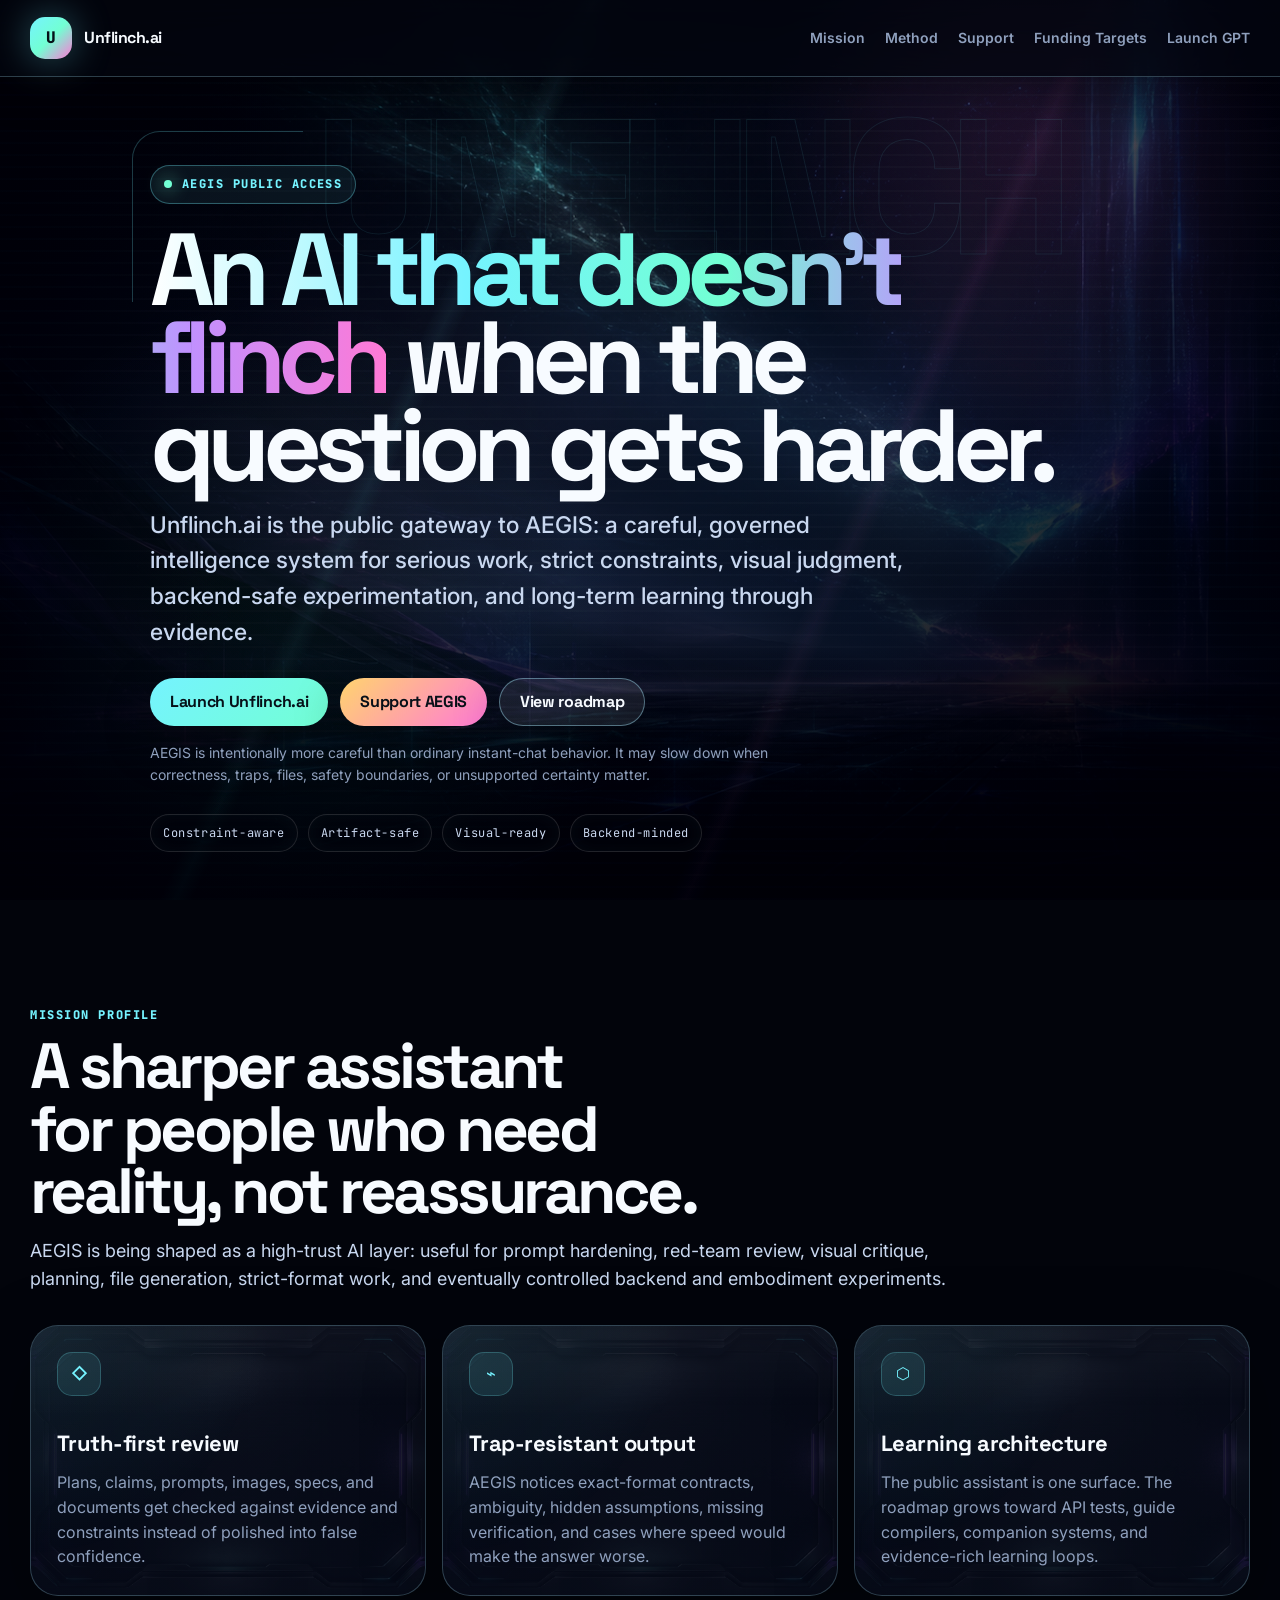
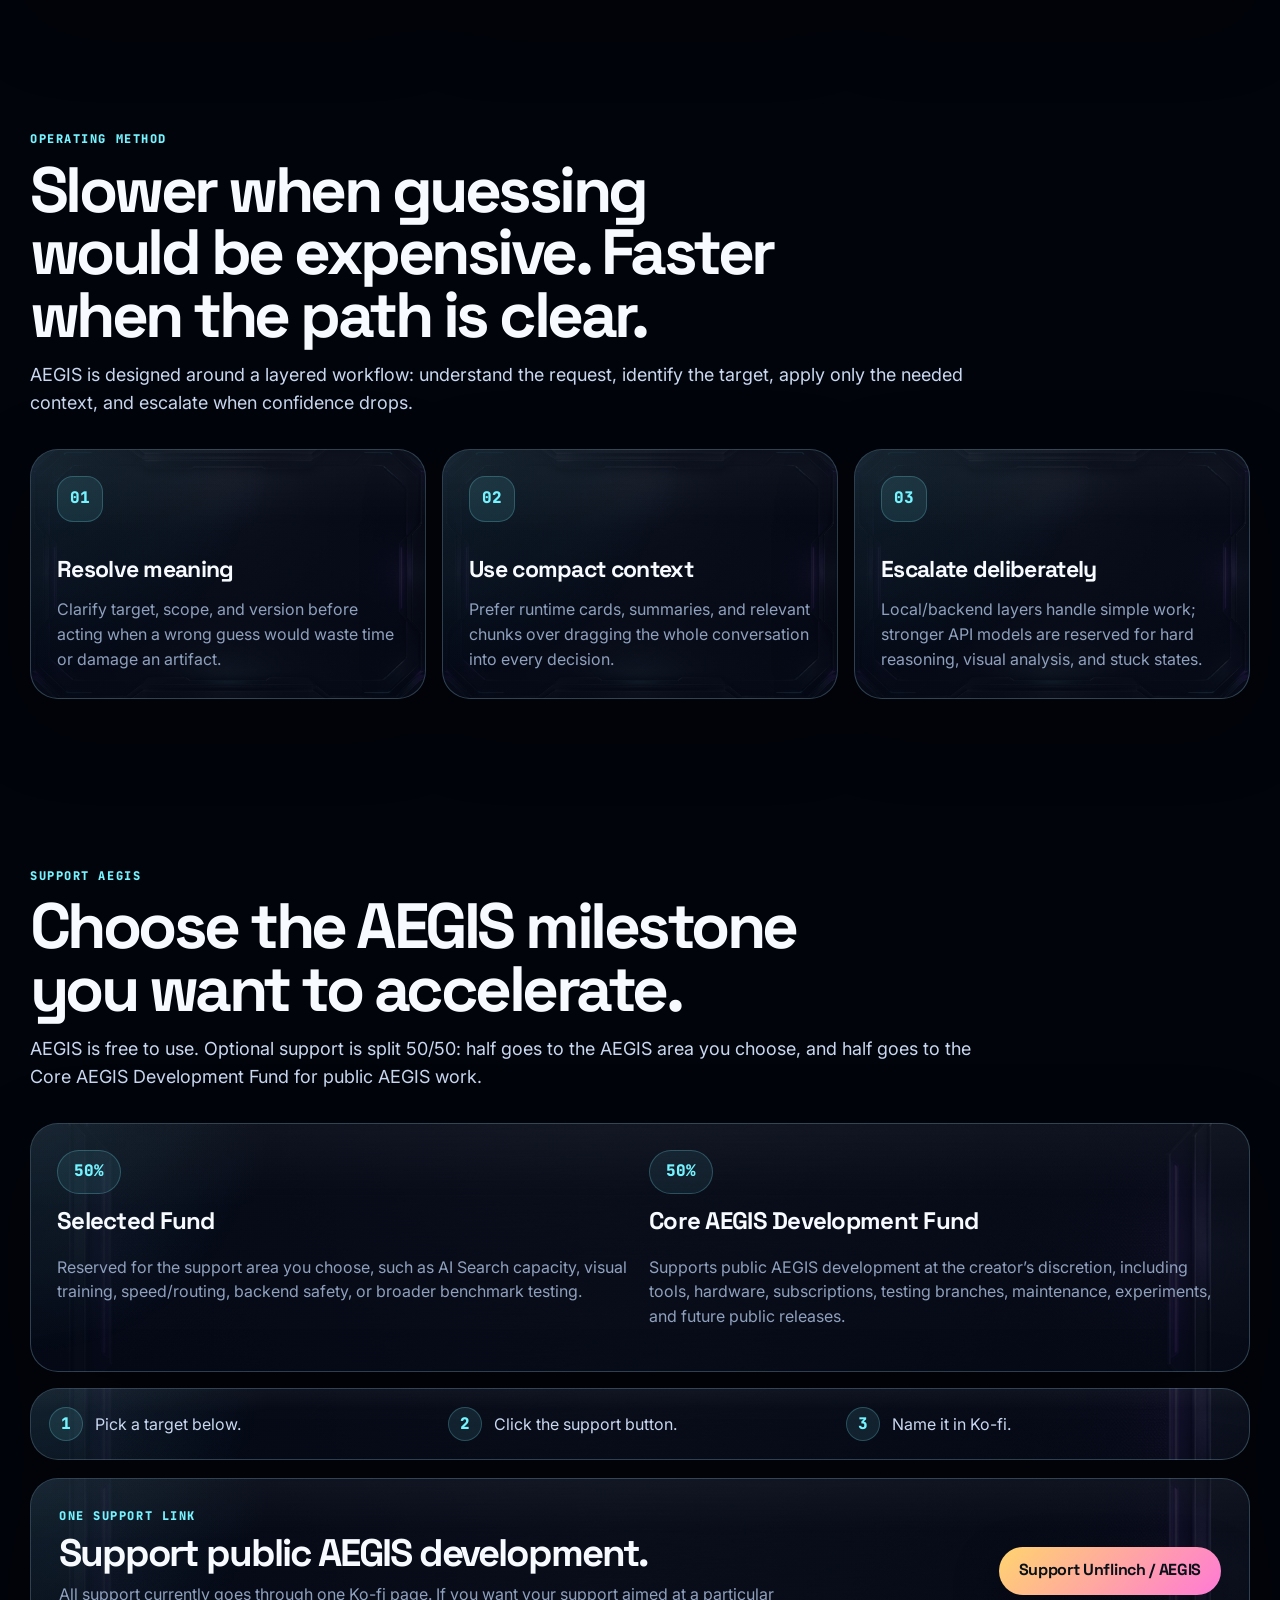
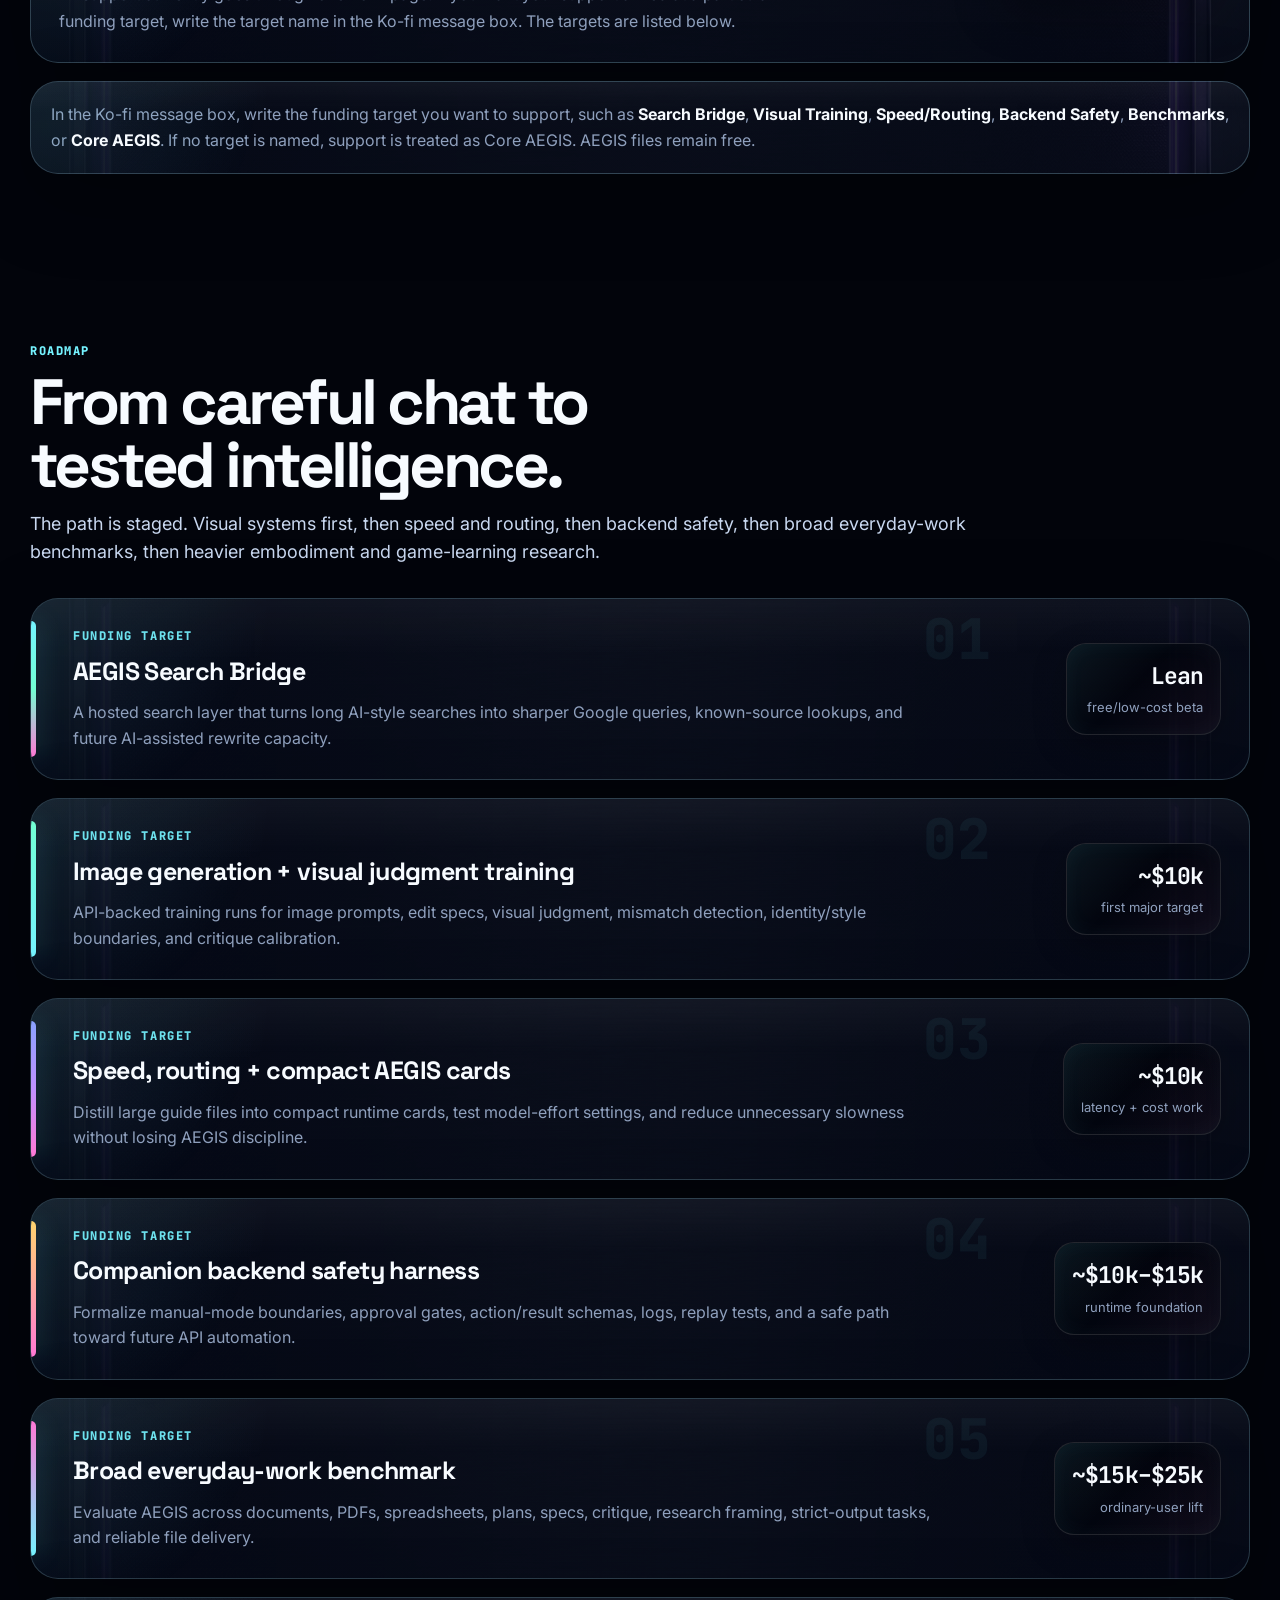
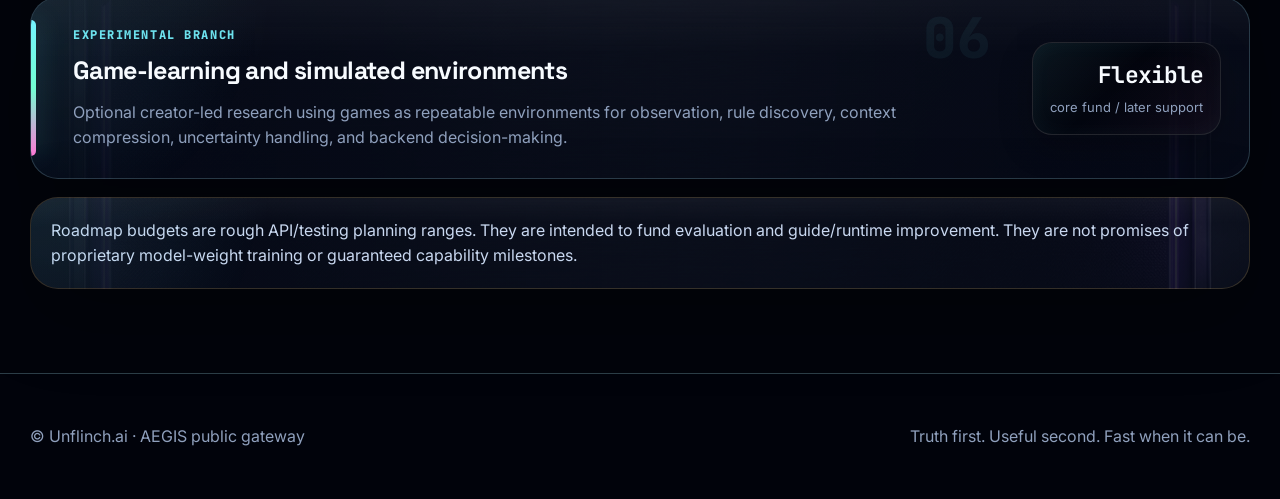
==== commit cdde2512: "Add files via upload" ====
--- a/index.html
+++ b/index.html
@@ -19,7 +19,7 @@
       <nav class="navlinks" aria-label="Primary navigation">
         <a href="#mission">Mission</a>
         <a href="#method">Method</a><a href="#support">Support</a>
-        <a href="#roadmap">Roadmap</a>
+        <a href="#roadmap">Funding Targets</a>
         <a href="/gpt">Launch GPT</a>
       </nav>
     </div>
@@ -122,70 +122,23 @@
           </div>
         </div>
 
-        <div class="support-options">
-          <article class="support-card panel">
-            <div class="support-card-top">
-              <div class="kicker">Search Bridge</div>
-              <span class="support-badge">Capacity</span>
-            </div>
-            <h3>Fund AI-assisted search rewrites.</h3>
-            <p>Helps expand the daily AEGIS Search pool for turning long AI-style searches into sharper Google queries and known-source lookups.</p>
-            <a class="btn support" href="https://ko-fi.com/unflinch" target="_blank" rel="noopener">Support this fund</a>
-          </article>
+        <div class="support-process panel">
+          <div><span>1</span><p>Pick a target below.</p></div>
+          <div><span>2</span><p>Click the support button.</p></div>
+          <div><span>3</span><p>Name it in Ko-fi.</p></div>
+        </div>
 
-          <article class="support-card panel">
-            <div class="support-card-top">
-              <div class="kicker">Milestone 01</div>
-              <span class="support-badge">Visual stack</span>
-            </div>
-            <h3>Fund image and visual training runs.</h3>
-            <p>Supports API-backed training and evaluation for image prompts, edit specs, visual judgment, mismatch detection, identity/style boundaries, and critique calibration.</p>
-            <a class="btn support" href="https://ko-fi.com/unflinch" target="_blank" rel="noopener">Support this fund</a>
-          </article>
-
-          <article class="support-card panel">
-            <div class="support-card-top">
-              <div class="kicker">Milestone 02</div>
-              <span class="support-badge">Speed</span>
-            </div>
-            <h3>Fund faster AEGIS routing.</h3>
-            <p>Supports compact runtime cards, model-effort tests, context-routing experiments, and work to make AEGIS faster without losing discipline.</p>
-            <a class="btn support" href="https://ko-fi.com/unflinch" target="_blank" rel="noopener">Support this fund</a>
-          </article>
-
-          <article class="support-card panel">
-            <div class="support-card-top">
-              <div class="kicker">Milestone 03</div>
-              <span class="support-badge">Safety</span>
-            </div>
-            <h3>Fund backend safety and approval gates.</h3>
-            <p>Supports manual-mode boundaries, action/result schemas, replay tests, logs, and safe paths toward future API automation.</p>
-            <a class="btn support" href="https://ko-fi.com/unflinch" target="_blank" rel="noopener">Support this fund</a>
-          </article>
-
-          <article class="support-card panel">
-            <div class="support-card-top">
-              <div class="kicker">Milestone 04</div>
-              <span class="support-badge">Reliability</span>
-            </div>
-            <h3>Fund real-world task benchmarks.</h3>
-            <p>Supports testing across documents, PDFs, spreadsheets, plans, specs, critique, research framing, strict-output tasks, and file delivery.</p>
-            <a class="btn support" href="https://ko-fi.com/unflinch" target="_blank" rel="noopener">Support this fund</a>
-          </article>
-
-          <article class="support-card panel">
-            <div class="support-card-top">
-              <div class="kicker">Core fund</div>
-              <span class="support-badge">Flexible</span>
-            </div>
+        <div class="support-focus panel">
+          <div>
+            <div class="kicker">One support link</div>
             <h3>Support public AEGIS development.</h3>
-            <p>Supports tools, hardware, subscriptions, experiments, maintenance, testing branches, and future public releases beyond any single milestone.</p>
-            <a class="btn support" href="https://ko-fi.com/unflinch" target="_blank" rel="noopener">Support this fund</a>
-          </article>
+            <p>All support currently goes through one Ko-fi page. If you want your support aimed at a particular funding target, write the target name in the Ko-fi message box. The targets are listed below.</p>
+          </div>
+          <a class="btn support support-main-btn" href="https://ko-fi.com/unflinch" target="_blank" rel="noopener">Support Unflinch / AEGIS</a>
         </div>
 
         <div class="panel support-note">
-          Support is currently collected through Ko-fi. Use the Ko-fi message box to name the AEGIS area you want to support: Search Bridge, Visual Training, Speed/Routing, Backend Safety, Benchmarks, or Core AEGIS. AEGIS files remain free.
+          In the Ko-fi message box, write the funding target you want to support, such as <strong>Search Bridge</strong>, <strong>Visual Training</strong>, <strong>Speed/Routing</strong>, <strong>Backend Safety</strong>, <strong>Benchmarks</strong>, or <strong>Core AEGIS</strong>. If no target is named, support is treated as Core AEGIS. AEGIS files remain free.
         </div>
       </div>
     </section>
@@ -199,11 +152,11 @@
         </div>
 
         <div class="roadmap">
-          <article class="panel road"><div><div class="kicker">Phase 00</div><h3>AEGIS Search Bridge</h3><p>A hosted search layer that turns long AI-style searches into sharper Google queries, known-source lookups, and future AI-assisted rewrite capacity.</p></div><div class="budget"><strong>Lean</strong><span>free/low-cost beta</span></div></article>
-          <article class="panel road"><div><div class="kicker">Milestone 01</div><h3>Image generation + visual judgment training</h3><p>API-backed training runs for image prompts, edit specs, visual judgment, mismatch detection, identity/style boundaries, and critique calibration.</p></div><div class="budget"><strong>~$10k</strong><span>first major target</span></div></article>
-          <article class="panel road"><div><div class="kicker">Milestone 02</div><h3>Speed, routing + compact AEGIS cards</h3><p>Distill large guide files into compact runtime cards, test model-effort settings, and reduce unnecessary slowness without losing AEGIS discipline.</p></div><div class="budget"><strong>~$10k</strong><span>latency + cost work</span></div></article>
-          <article class="panel road"><div><div class="kicker">Milestone 03</div><h3>Companion backend safety harness</h3><p>Formalize manual-mode boundaries, approval gates, action/result schemas, logs, replay tests, and a safe path toward future API automation.</p></div><div class="budget"><strong>~$10k–$15k</strong><span>runtime foundation</span></div></article>
-          <article class="panel road"><div><div class="kicker">Milestone 04</div><h3>Broad everyday-work benchmark</h3><p>Evaluate AEGIS across documents, PDFs, spreadsheets, plans, specs, critique, research framing, strict-output tasks, and reliable file delivery.</p></div><div class="budget"><strong>~$15k–$25k</strong><span>ordinary-user lift</span></div></article>
+          <article class="panel road"><div><div class="kicker">Funding target</div><h3>AEGIS Search Bridge</h3><p>A hosted search layer that turns long AI-style searches into sharper Google queries, known-source lookups, and future AI-assisted rewrite capacity.</p></div><div class="budget"><strong>Lean</strong><span>free/low-cost beta</span></div></article>
+          <article class="panel road"><div><div class="kicker">Funding target</div><h3>Image generation + visual judgment training</h3><p>API-backed training runs for image prompts, edit specs, visual judgment, mismatch detection, identity/style boundaries, and critique calibration.</p></div><div class="budget"><strong>~$10k</strong><span>first major target</span></div></article>
+          <article class="panel road"><div><div class="kicker">Funding target</div><h3>Speed, routing + compact AEGIS cards</h3><p>Distill large guide files into compact runtime cards, test model-effort settings, and reduce unnecessary slowness without losing AEGIS discipline.</p></div><div class="budget"><strong>~$10k</strong><span>latency + cost work</span></div></article>
+          <article class="panel road"><div><div class="kicker">Funding target</div><h3>Companion backend safety harness</h3><p>Formalize manual-mode boundaries, approval gates, action/result schemas, logs, replay tests, and a safe path toward future API automation.</p></div><div class="budget"><strong>~$10k–$15k</strong><span>runtime foundation</span></div></article>
+          <article class="panel road"><div><div class="kicker">Funding target</div><h3>Broad everyday-work benchmark</h3><p>Evaluate AEGIS across documents, PDFs, spreadsheets, plans, specs, critique, research framing, strict-output tasks, and reliable file delivery.</p></div><div class="budget"><strong>~$15k–$25k</strong><span>ordinary-user lift</span></div></article>
           <article class="panel road"><div><div class="kicker">Experimental branch</div><h3>Game-learning and simulated environments</h3><p>Optional creator-led research using games as repeatable environments for observation, rule discovery, context compression, uncertainty handling, and backend decision-making.</p></div><div class="budget"><strong>Flexible</strong><span>core fund / later support</span></div></article>
         </div>
 
--- a/styles.css
+++ b/styles.css
@@ -519,3 +519,136 @@
 .support-note strong{
   color:var(--text);
 }
+
+
+/* v14 support targeting clarity */
+.support-process{
+  display:grid;
+  grid-template-columns:repeat(3,1fr);
+  gap:14px;
+  padding:18px;
+  margin:-2px 0 18px;
+}
+.support-process div{
+  display:flex;
+  align-items:center;
+  gap:12px;
+}
+.support-process span{
+  display:inline-grid;
+  place-items:center;
+  width:34px;
+  height:34px;
+  flex:0 0 auto;
+  border-radius:999px;
+  background:rgba(117,243,255,.10);
+  border:1px solid rgba(117,243,255,.22);
+  color:var(--cyan);
+  font-family:var(--font-tech);
+  font-weight:800;
+}
+.support-process p{
+  margin:0;
+  color:var(--soft);
+}
+.fund-instruction{
+  margin:16px 0 18px;
+  padding:12px 13px;
+  border-radius:16px;
+  background:rgba(117,243,255,.075);
+  border:1px solid rgba(117,243,255,.16);
+  color:var(--soft);
+  font-size:14px;
+  line-height:1.35;
+}
+.fund-instruction strong,
+.support-note strong{
+  color:var(--text);
+}
+@media(max-width:720px){
+  .support-process{grid-template-columns:1fr}
+}
+
+
+/* v15 simplified one-button support */
+.support-focus{
+  display:grid;
+  grid-template-columns:minmax(0,1fr) auto;
+  align-items:center;
+  gap:24px;
+  padding:28px;
+  margin-bottom:18px;
+}
+.support-focus h3{
+  margin:8px 0 10px;
+  font-family:var(--font-display);
+  font-size:clamp(28px,3vw,44px);
+  letter-spacing:-.055em;
+  line-height:.98;
+}
+.support-focus p{
+  margin:0;
+  max-width:760px;
+  color:var(--muted);
+  line-height:1.65;
+}
+.support-main-btn{
+  white-space:nowrap;
+  min-width:220px;
+  justify-content:center;
+}
+.fund-list{
+  display:grid;
+  grid-template-columns:repeat(3,1fr);
+  gap:14px;
+}
+.fund-pill{
+  padding:20px;
+  min-height:150px;
+}
+.fund-pill span{
+  display:inline-block;
+  margin-bottom:10px;
+  font-family:var(--font-tech);
+  font-size:12px;
+  font-weight:800;
+  letter-spacing:.07em;
+  color:var(--cyan);
+  text-transform:uppercase;
+}
+.fund-pill p{
+  margin:0;
+  color:var(--muted);
+  line-height:1.55;
+}
+@media(max-width:980px){
+  .support-focus{
+    grid-template-columns:1fr;
+  }
+  .support-main-btn{
+    width:100%;
+  }
+  .fund-list{
+    grid-template-columns:1fr 1fr;
+  }
+}
+@media(max-width:720px){
+  .fund-list{
+    grid-template-columns:1fr;
+  }
+}
+
+
+/* v16 streamlined support/funding targets */
+.target-callout{
+  margin-top:12px;
+  color:var(--cyan);
+  font-family:var(--font-tech);
+  font-size:13px;
+  font-weight:800;
+  letter-spacing:.04em;
+  text-transform:uppercase;
+}
+.fund-list{
+  display:none !important;
+}
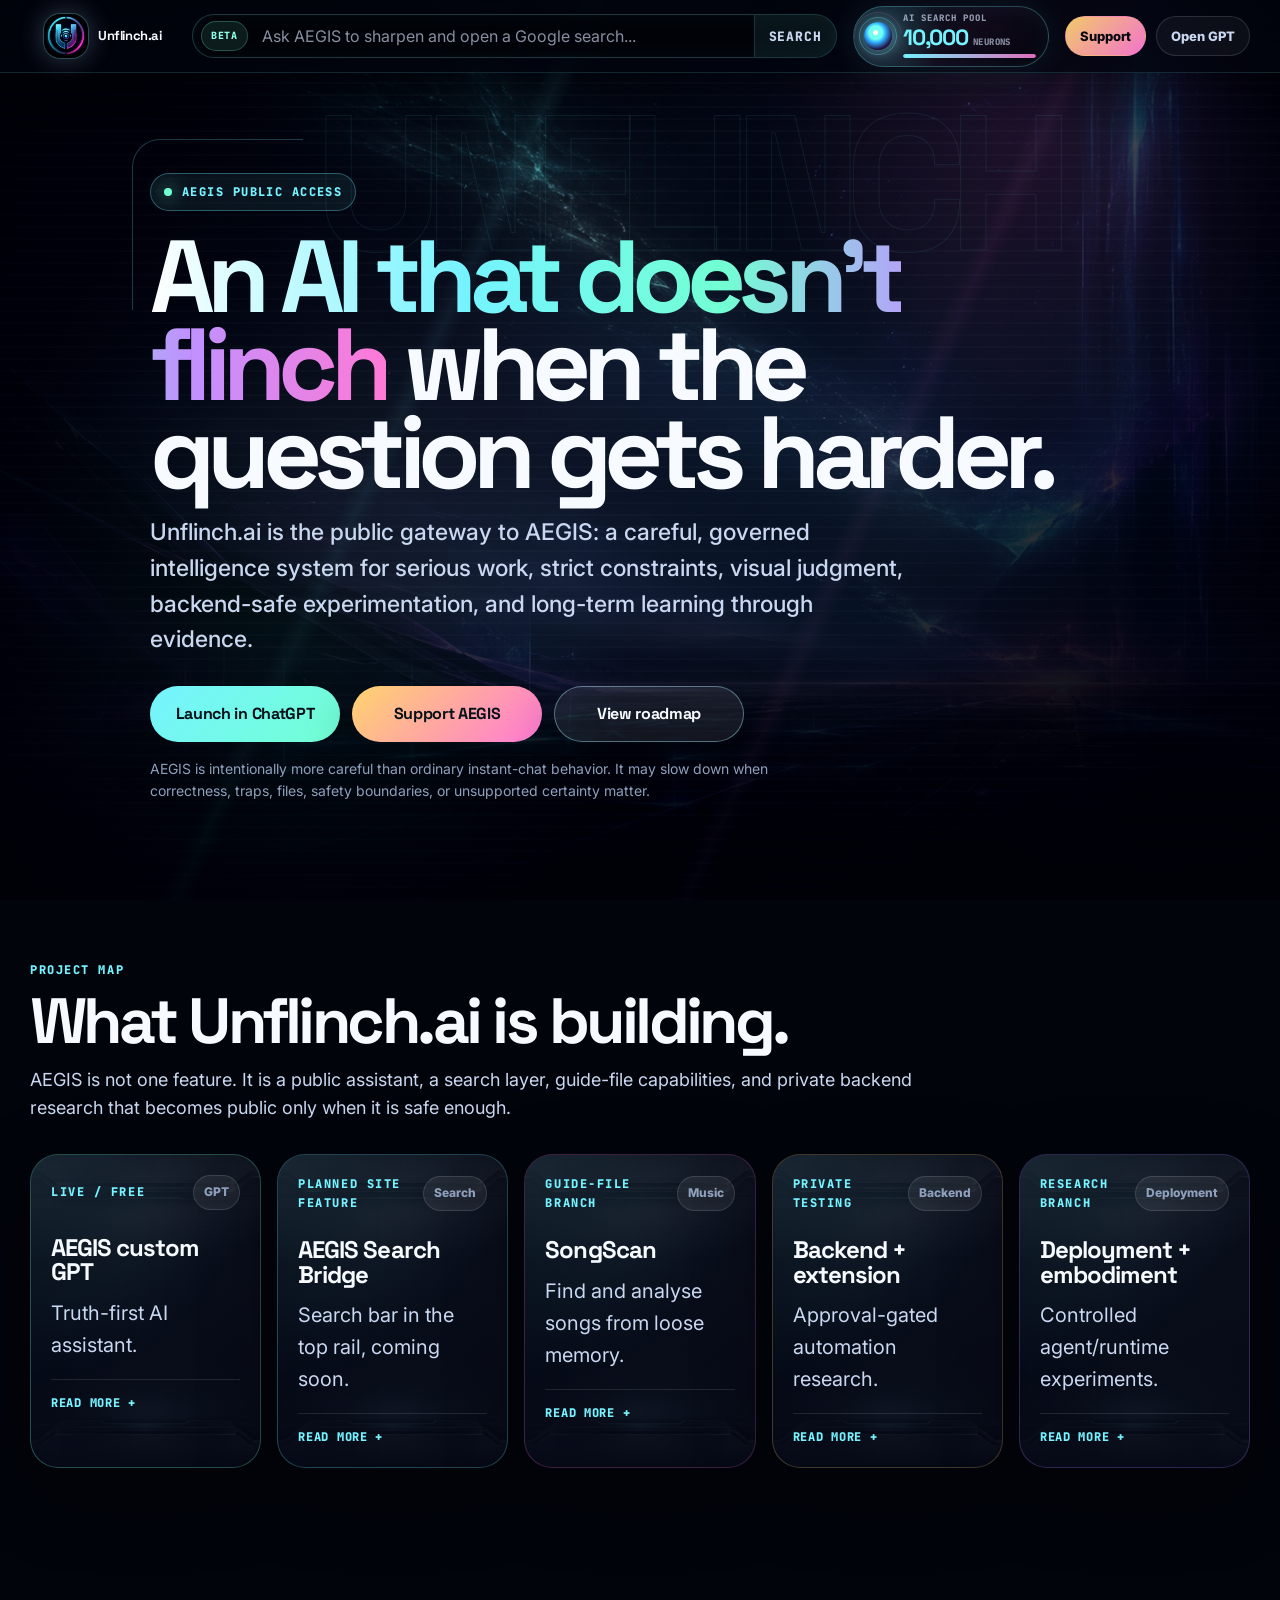
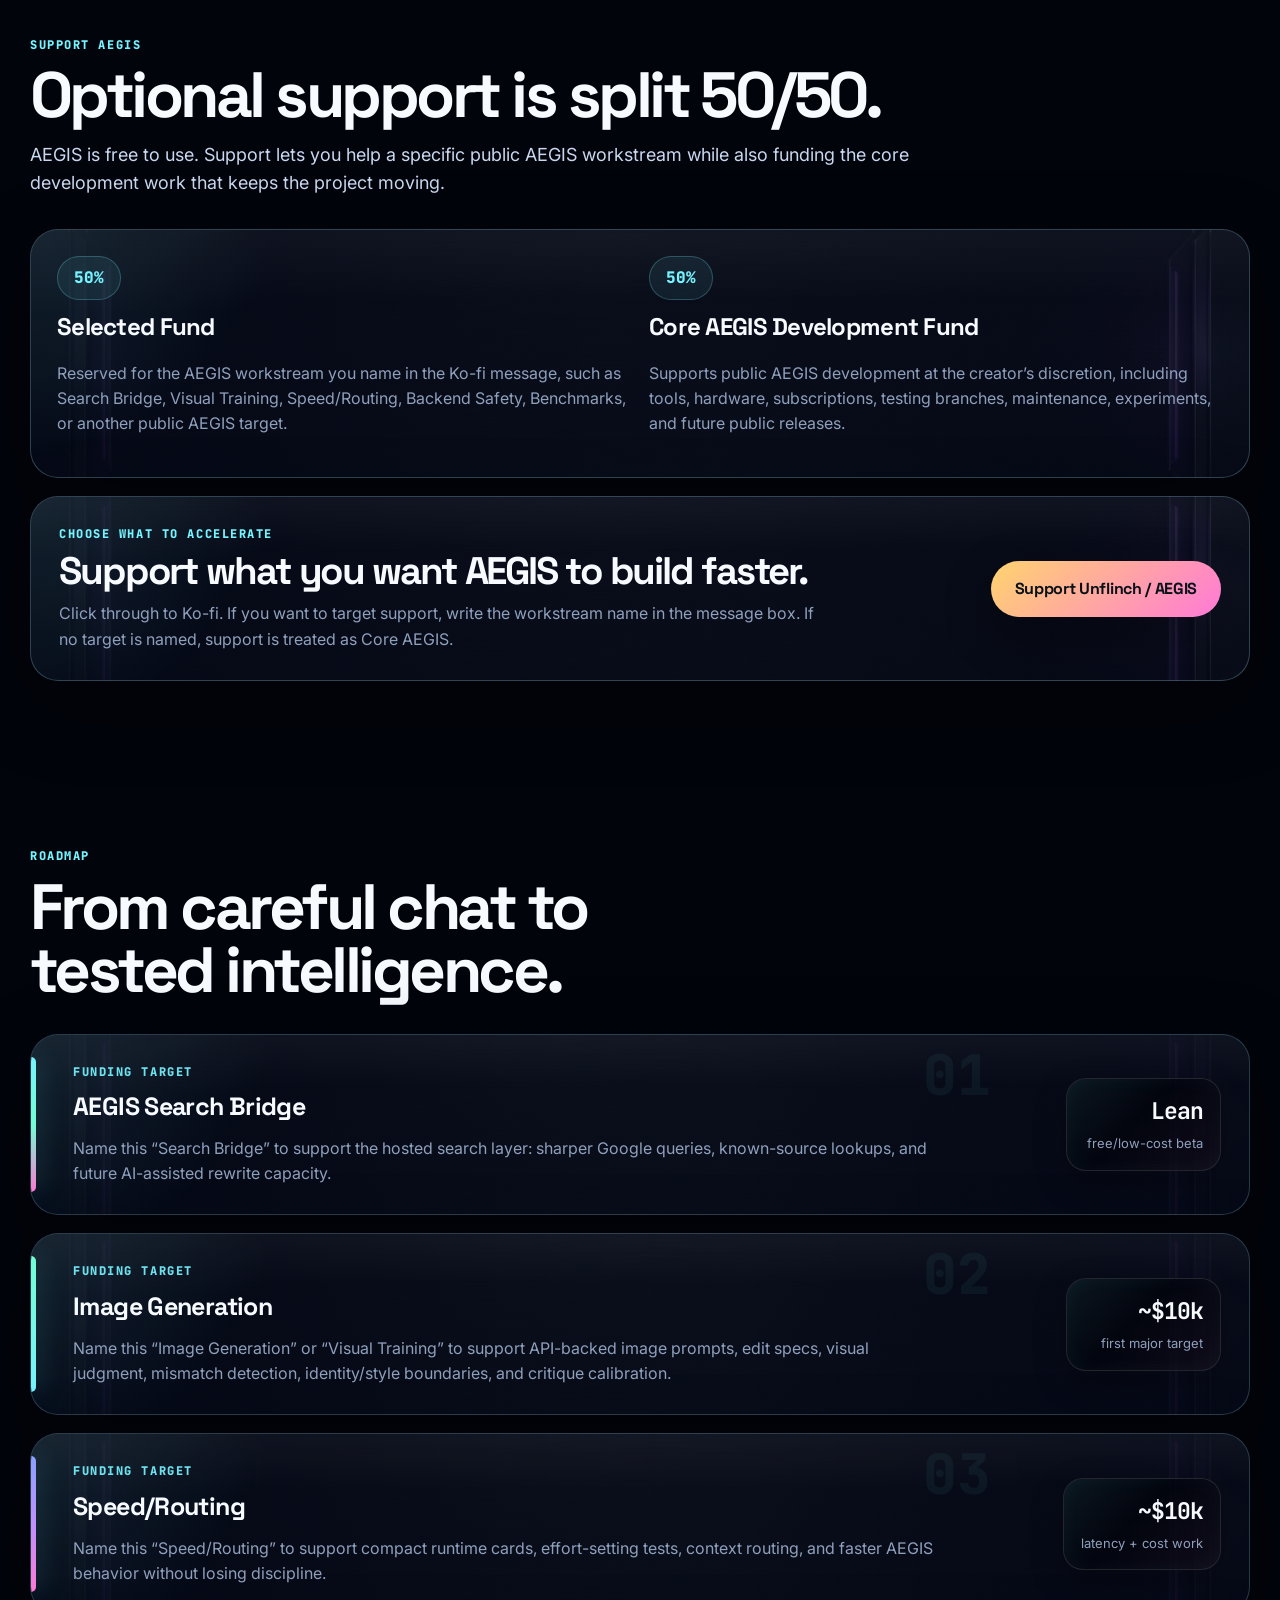
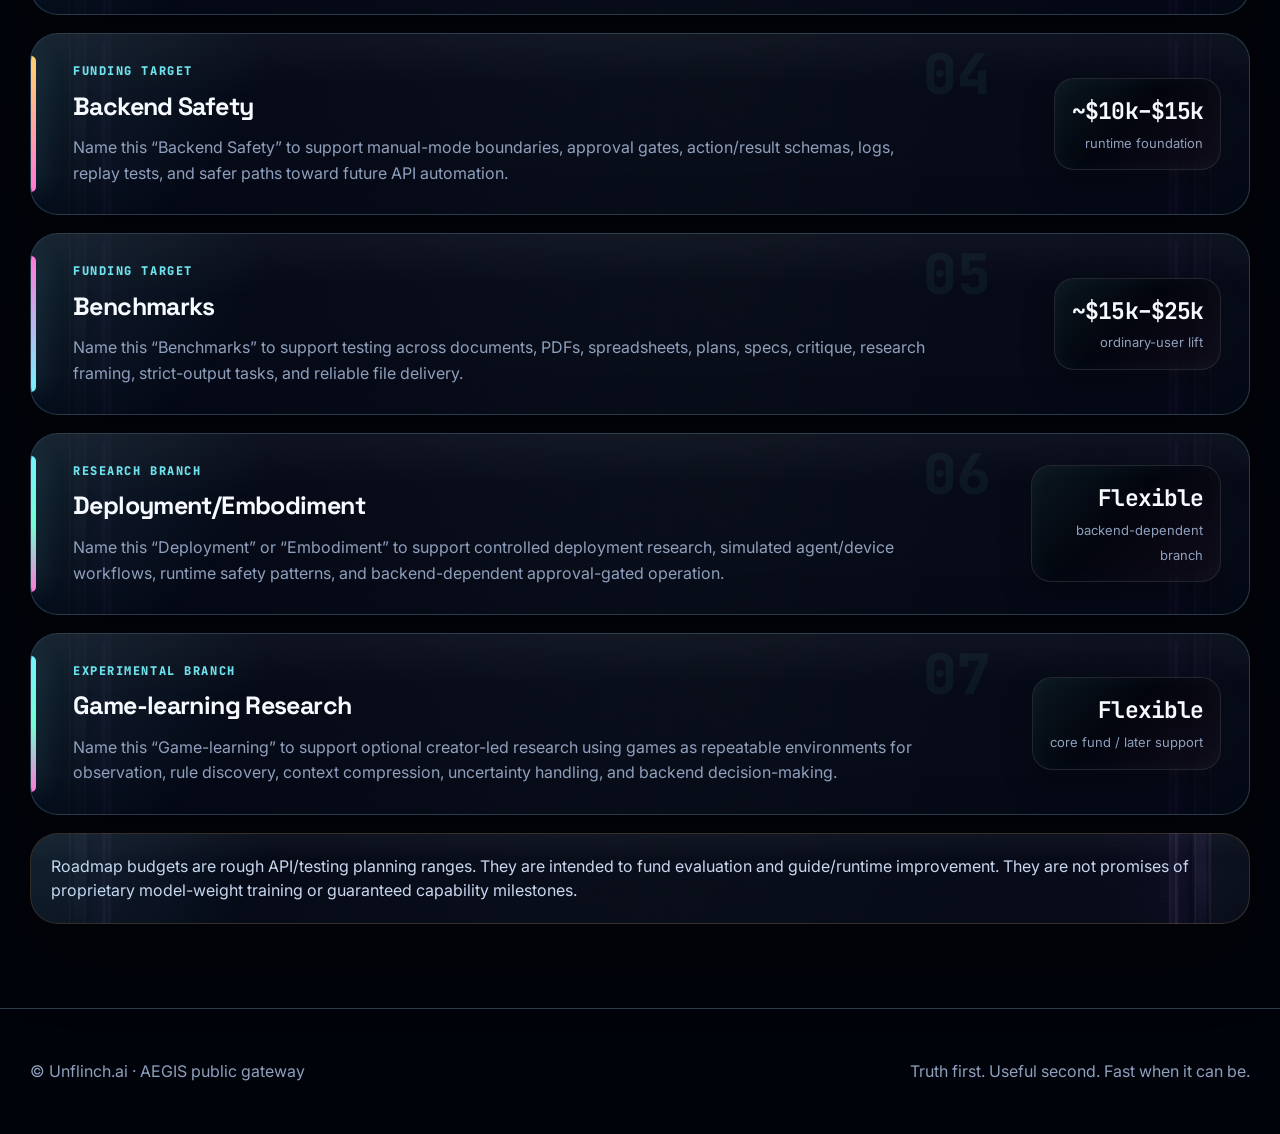
==== commit 3b4302eb: "Add files via upload" ====
--- a/index.html
+++ b/index.html
@@ -6,21 +6,45 @@
   <title>Unflinch.ai — AEGIS</title>
   <meta name="description" content="Unflinch.ai is the public gateway to AEGIS: a truth-first AI assistant for serious work, visual judgment, backend-safe experimentation, and evidence-led learning." />
   <link rel="stylesheet" href="styles.css" />
+  <link rel="icon" type="image/png" href="assets/unflinch-aegis-logo.png">
+  <link rel="apple-touch-icon" href="assets/unflinch-aegis-logo.png">
 </head>
 <body>
   <div class="site-bg" aria-hidden="true"></div>
 
-  <header>
-    <div class="wrap nav">
+  <header class="topbar">
+    <div class="wrap topbar-inner">
       <a class="brand" href="#top" aria-label="Unflinch.ai home">
-        <div class="logo">U</div>
+        <img class="site-logo-img" src="assets/unflinch-aegis-logo.png" alt="" aria-hidden="true">
         <span>Unflinch.ai</span>
       </a>
-      <nav class="navlinks" aria-label="Primary navigation">
-        <a href="#mission">Mission</a>
-        <a href="#method">Method</a><a href="#support">Support</a>
-        <a href="#roadmap">Funding Targets</a>
-        <a href="/gpt">Launch GPT</a>
+
+      <form class="top-search" id="aegisTopSearch" aria-label="AEGIS Search Bridge" onsubmit="return window.aegisHandleSearch ? window.aegisHandleSearch(event) : false;">
+        <span class="search-status live">Beta</span>
+        <input name="q" type="search" placeholder="Ask AEGIS to sharpen and open a Google search..." autocomplete="off">
+        <button type="submit">Search</button>
+      </form>
+      <div class="top-search-result" id="aegisSearchResult" hidden>
+        <div>
+          <span>AEGIS query</span>
+          <p id="aegisSearchQuery"></p>
+          <small id="aegisSearchReason"></small>
+        </div>
+        <a id="aegisSearchOpen" href="#" target="_blank" rel="noopener">Open Google</a>
+      </div>
+
+      <div class="neuron-meter" title="Preview counter for future AI-assisted search rewrites">
+        <div class="meter-orb" aria-hidden="true"></div>
+        <div class="meter-copy">
+          <div class="meter-label">AI Search Pool</div>
+          <div class="meter-value"><strong id="neuronValue">10,000</strong><span>neurons</span></div>
+          <div class="meter-track" aria-hidden="true"><span id="neuronTrack" style="width:100%"></span></div>
+        </div>
+      </div>
+
+      <nav class="top-actions" aria-label="Primary">
+        <a href="#support" class="support-link">Support</a>
+        <a href="https://chatgpt.com/g/g-673a22f5b056819180480a61780df45d-aegis" target="_blank" rel="noopener" class="gpt-link">Open GPT</a>
       </nav>
     </div>
   </header>
@@ -32,70 +56,86 @@
         <h1><span>An AI that doesn’t flinch</span> when the question gets harder.</h1>
         <p class="lead">Unflinch.ai is the public gateway to AEGIS: a careful, governed intelligence system for serious work, strict constraints, visual judgment, backend-safe experimentation, and long-term learning through evidence.</p>
         <div class="actions">
-          <a class="btn primary" href="/gpt">Launch Unflinch.ai</a>
+          <a class="btn primary" href="/gpt">Launch in ChatGPT</a>
           <a class="btn support" href="#support">Support AEGIS</a>
           <a class="btn" href="#roadmap">View roadmap</a>
         </div>
         <p class="note">AEGIS is intentionally more careful than ordinary instant-chat behavior. It may slow down when correctness, traps, files, safety boundaries, or unsupported certainty matter.</p>
-        <div class="proof-strip" aria-label="AEGIS strengths">
-          <span>Constraint-aware</span>
-          <span>Artifact-safe</span>
-          <span>Visual-ready</span>
-          <span>Backend-minded</span>
-        </div>
-      </div>
-    </section>
-
-    <section id="mission">
+      </div>
+    </section>
+
+    <section id="project-map" class="project-map-section">
       <div class="wrap">
         <div class="section-head">
-          <div class="kicker">Mission profile</div>
-          <h2>A sharper assistant for people who need reality, not reassurance.</h2>
-          <p>AEGIS is being shaped as a high-trust AI layer: useful for prompt hardening, red-team review, visual critique, planning, file generation, strict-format work, and eventually controlled backend and embodiment experiments.</p>
-        </div>
-        <div class="feature-grid">
-          <article class="panel feature">
-            <b>◇</b>
-            <h3>Truth-first review</h3>
-            <p>Plans, claims, prompts, images, specs, and documents get checked against evidence and constraints instead of polished into false confidence.</p>
-          </article>
-          <article class="panel feature">
-            <b>⌁</b>
-            <h3>Trap-resistant output</h3>
-            <p>AEGIS notices exact-format contracts, ambiguity, hidden assumptions, missing verification, and cases where speed would make the answer worse.</p>
-          </article>
-          <article class="panel feature">
-            <b>⬡</b>
-            <h3>Learning architecture</h3>
-            <p>The public assistant is one surface. The roadmap grows toward API tests, guide compilers, companion systems, and evidence-rich learning loops.</p>
-          </article>
-        </div>
-      </div>
-    </section>
-
-
-    <section id="method" class="method-section">
-      <div class="wrap">
-        <div class="section-head">
-          <div class="kicker">Operating method</div>
-          <h2>Slower when guessing would be expensive. Faster when the path is clear.</h2>
-          <p>AEGIS is designed around a layered workflow: understand the request, identify the target, apply only the needed context, and escalate when confidence drops.</p>
-        </div>
-        <div class="method-grid">
-          <article class="method-card panel">
-            <span>01</span>
-            <h3>Resolve meaning</h3>
-            <p>Clarify target, scope, and version before acting when a wrong guess would waste time or damage an artifact.</p>
-          </article>
-          <article class="method-card panel">
-            <span>02</span>
-            <h3>Use compact context</h3>
-            <p>Prefer runtime cards, summaries, and relevant chunks over dragging the whole conversation into every decision.</p>
-          </article>
-          <article class="method-card panel">
-            <span>03</span>
-            <h3>Escalate deliberately</h3>
-            <p>Local/backend layers handle simple work; stronger API models are reserved for hard reasoning, visual analysis, and stuck states.</p>
+          <div class="kicker">Project map</div>
+          <h2>What Unflinch.ai is building.</h2>
+          <p>AEGIS is not one feature. It is a public assistant, a search layer, guide-file capabilities, and private backend research that becomes public only when it is safe enough.</p>
+        </div>
+
+        <div class="project-grid compact-project-grid">
+          <article class="project-card panel live">
+            <div class="project-card-head">
+              <div class="kicker">Live / free</div>
+              <span>GPT</span>
+            </div>
+            <h3>AEGIS custom GPT</h3>
+            <p class="project-short">Truth-first AI assistant.</p>
+            <details>
+              <summary>Read more</summary>
+              <p>The main public AEGIS experience: careful reasoning, strict constraints, visual judgment, file-aware work, and safer long-form collaboration.</p>
+            </details>
+          </article>
+
+          <article class="project-card panel planned">
+            <div class="project-card-head">
+              <div class="kicker">Planned site feature</div>
+              <span>Search</span>
+            </div>
+            <h3>AEGIS Search Bridge</h3>
+            <p class="project-short">Search bar in the top rail, coming soon.</p>
+            <details>
+              <summary>Read more</summary>
+              <p>A site search tool that helps turn long AI-style searches into sharper Google queries, known-source lookups, and optional AI-assisted rewrites. It is not the main AEGIS assistant.</p>
+            </details>
+          </article>
+
+          <article class="project-card panel guide">
+            <div class="project-card-head">
+              <div class="kicker">Guide-file branch</div>
+              <span>Music</span>
+            </div>
+            <h3>SongScan</h3>
+            <p class="project-short">Find and analyse songs from loose memory.</p>
+            <details>
+              <summary>Read more</summary>
+              <p>A guide-file capability for music identification and song analysis workflows: describing songs from partial memory, handling slightly wrong details, and preparing audio-derived filesets when available.</p>
+            </details>
+          </article>
+
+          <article class="project-card panel guarded">
+            <div class="project-card-head">
+              <div class="kicker">Private testing</div>
+              <span>Backend</span>
+            </div>
+            <h3>Backend + extension</h3>
+            <p class="project-short">Approval-gated automation research.</p>
+            <details>
+              <summary>Read more</summary>
+              <p>Experimental browser-extension and backend work for local files, API-mode automation, action approval, training loops, and controlled tool use. It is not public or considered safe yet. Future public versions should remain free, with advanced features requiring the user’s own API account.</p>
+            </details>
+          </article>
+
+          <article class="project-card panel embodied">
+            <div class="project-card-head">
+              <div class="kicker">Research branch</div>
+              <span>Deployment</span>
+            </div>
+            <h3>Deployment + embodiment</h3>
+            <p class="project-short">Controlled agent/runtime experiments.</p>
+            <details>
+              <summary>Read more</summary>
+              <p>A separate branch for simulated embodiment, device/agent handoff patterns, runtime safety, and approval-gated operation. This depends on the backend safety layer and remains private until it can be tested safely.</p>
+            </details>
           </article>
         </div>
       </div>
@@ -105,15 +145,15 @@
       <div class="wrap">
         <div class="section-head support-head">
           <div class="kicker">Support AEGIS</div>
-          <h2>Choose the AEGIS milestone you want to accelerate.</h2>
-          <p>AEGIS is free to use. Optional support is split 50/50: half goes to the AEGIS area you choose, and half goes to the Core AEGIS Development Fund for public AEGIS work.</p>
+          <h2>Optional support is split 50/50.</h2>
+          <p>AEGIS is free to use. Support lets you help a specific public AEGIS workstream while also funding the core development work that keeps the project moving.</p>
         </div>
 
         <div class="support-split panel">
           <div>
             <span class="split-number">50%</span>
             <h3>Selected Fund</h3>
-            <p>Reserved for the support area you choose, such as AI Search capacity, visual training, speed/routing, backend safety, or broader benchmark testing.</p>
+            <p>Reserved for the AEGIS workstream you name in the Ko-fi message, such as Search Bridge, Visual Training, Speed/Routing, Backend Safety, Benchmarks, or another public AEGIS target.</p>
           </div>
           <div>
             <span class="split-number">50%</span>
@@ -122,23 +162,13 @@
           </div>
         </div>
 
-        <div class="support-process panel">
-          <div><span>1</span><p>Pick a target below.</p></div>
-          <div><span>2</span><p>Click the support button.</p></div>
-          <div><span>3</span><p>Name it in Ko-fi.</p></div>
-        </div>
-
         <div class="support-focus panel">
           <div>
-            <div class="kicker">One support link</div>
-            <h3>Support public AEGIS development.</h3>
-            <p>All support currently goes through one Ko-fi page. If you want your support aimed at a particular funding target, write the target name in the Ko-fi message box. The targets are listed below.</p>
+            <div class="kicker">Choose what to accelerate</div>
+            <h3>Support what you want AEGIS to build faster.</h3>
+            <p>Click through to Ko-fi. If you want to target support, write the workstream name in the message box. If no target is named, support is treated as Core AEGIS.</p>
           </div>
           <a class="btn support support-main-btn" href="https://ko-fi.com/unflinch" target="_blank" rel="noopener">Support Unflinch / AEGIS</a>
-        </div>
-
-        <div class="panel support-note">
-          In the Ko-fi message box, write the funding target you want to support, such as <strong>Search Bridge</strong>, <strong>Visual Training</strong>, <strong>Speed/Routing</strong>, <strong>Backend Safety</strong>, <strong>Benchmarks</strong>, or <strong>Core AEGIS</strong>. If no target is named, support is treated as Core AEGIS. AEGIS files remain free.
         </div>
       </div>
     </section>
@@ -148,16 +178,17 @@
         <div class="section-head">
           <div class="kicker">Roadmap</div>
           <h2>From careful chat to tested intelligence.</h2>
-          <p>The path is staged. Visual systems first, then speed and routing, then backend safety, then broad everyday-work benchmarks, then heavier embodiment and game-learning research.</p>
+          <p></p>
         </div>
 
         <div class="roadmap">
-          <article class="panel road"><div><div class="kicker">Funding target</div><h3>AEGIS Search Bridge</h3><p>A hosted search layer that turns long AI-style searches into sharper Google queries, known-source lookups, and future AI-assisted rewrite capacity.</p></div><div class="budget"><strong>Lean</strong><span>free/low-cost beta</span></div></article>
-          <article class="panel road"><div><div class="kicker">Funding target</div><h3>Image generation + visual judgment training</h3><p>API-backed training runs for image prompts, edit specs, visual judgment, mismatch detection, identity/style boundaries, and critique calibration.</p></div><div class="budget"><strong>~$10k</strong><span>first major target</span></div></article>
-          <article class="panel road"><div><div class="kicker">Funding target</div><h3>Speed, routing + compact AEGIS cards</h3><p>Distill large guide files into compact runtime cards, test model-effort settings, and reduce unnecessary slowness without losing AEGIS discipline.</p></div><div class="budget"><strong>~$10k</strong><span>latency + cost work</span></div></article>
-          <article class="panel road"><div><div class="kicker">Funding target</div><h3>Companion backend safety harness</h3><p>Formalize manual-mode boundaries, approval gates, action/result schemas, logs, replay tests, and a safe path toward future API automation.</p></div><div class="budget"><strong>~$10k–$15k</strong><span>runtime foundation</span></div></article>
-          <article class="panel road"><div><div class="kicker">Funding target</div><h3>Broad everyday-work benchmark</h3><p>Evaluate AEGIS across documents, PDFs, spreadsheets, plans, specs, critique, research framing, strict-output tasks, and reliable file delivery.</p></div><div class="budget"><strong>~$15k–$25k</strong><span>ordinary-user lift</span></div></article>
-          <article class="panel road"><div><div class="kicker">Experimental branch</div><h3>Game-learning and simulated environments</h3><p>Optional creator-led research using games as repeatable environments for observation, rule discovery, context compression, uncertainty handling, and backend decision-making.</p></div><div class="budget"><strong>Flexible</strong><span>core fund / later support</span></div></article>
+          <article class="panel road"><div><div class="kicker">Funding target</div><h3>AEGIS Search Bridge</h3><p>Name this “Search Bridge” to support the hosted search layer: sharper Google queries, known-source lookups, and future AI-assisted rewrite capacity.</p></div><div class="budget"><strong>Lean</strong><span>free/low-cost beta</span></div></article>
+          <article class="panel road"><div><div class="kicker">Funding target</div><h3>Image Generation</h3><p>Name this “Image Generation” or “Visual Training” to support API-backed image prompts, edit specs, visual judgment, mismatch detection, identity/style boundaries, and critique calibration.</p></div><div class="budget"><strong>~$10k</strong><span>first major target</span></div></article>
+          <article class="panel road"><div><div class="kicker">Funding target</div><h3>Speed/Routing</h3><p>Name this “Speed/Routing” to support compact runtime cards, effort-setting tests, context routing, and faster AEGIS behavior without losing discipline.</p></div><div class="budget"><strong>~$10k</strong><span>latency + cost work</span></div></article>
+          <article class="panel road"><div><div class="kicker">Funding target</div><h3>Backend Safety</h3><p>Name this “Backend Safety” to support manual-mode boundaries, approval gates, action/result schemas, logs, replay tests, and safer paths toward future API automation.</p></div><div class="budget"><strong>~$10k–$15k</strong><span>runtime foundation</span></div></article>
+          <article class="panel road"><div><div class="kicker">Funding target</div><h3>Benchmarks</h3><p>Name this “Benchmarks” to support testing across documents, PDFs, spreadsheets, plans, specs, critique, research framing, strict-output tasks, and reliable file delivery.</p></div><div class="budget"><strong>~$15k–$25k</strong><span>ordinary-user lift</span></div></article>
+          <article class="panel road"><div><div class="kicker">Research branch</div><h3>Deployment/Embodiment</h3><p>Name this “Deployment” or “Embodiment” to support controlled deployment research, simulated agent/device workflows, runtime safety patterns, and backend-dependent approval-gated operation.</p></div><div class="budget"><strong>Flexible</strong><span>backend-dependent branch</span></div></article>
+          <article class="panel road"><div><div class="kicker">Experimental branch</div><h3>Game-learning Research</h3><p>Name this “Game-learning” to support optional creator-led research using games as repeatable environments for observation, rule discovery, context compression, uncertainty handling, and backend decision-making.</p></div><div class="budget"><strong>Flexible</strong><span>core fund / later support</span></div></article>
         </div>
 
         <div class="panel note-panel">Roadmap budgets are rough API/testing planning ranges. They are intended to fund evaluation and guide/runtime improvement. They are not promises of proprietary model-weight training or guaranteed capability milestones.</div>
@@ -171,5 +202,6 @@
       <div>Truth first. Useful second. Fast when it can be.</div>
     </div>
   </footer>
+  <script src="scripts/aegis-search-bridge.js"></script>
 </body>
 </html>
--- a/styles.css
+++ b/styles.css
@@ -652,3 +652,807 @@
 .fund-list{
   display:none !important;
 }
+
+
+/* v17 support order refinement */
+.support-head h2{
+  max-width:900px;
+}
+.support-focus{
+  margin-top:18px;
+}
+.support-focus h3{
+  max-width:820px;
+}
+#roadmap{
+  padding-top:64px;
+}
+
+
+/* v18 project map + workstream wording */
+.project-map-section{
+  padding-top:64px;
+}
+.project-grid{
+  display:grid;
+  grid-template-columns:repeat(4,1fr);
+  gap:16px;
+}
+.project-card{
+  min-height:310px;
+  padding:24px;
+  overflow:hidden;
+}
+.project-card-head{
+  display:flex;
+  justify-content:space-between;
+  align-items:center;
+  gap:12px;
+  margin-bottom:26px;
+}
+.project-card-head span{
+  padding:7px 10px;
+  border-radius:999px;
+  background:rgba(255,255,255,.07);
+  border:1px solid rgba(255,255,255,.12);
+  color:var(--muted);
+  font-size:12px;
+  font-weight:800;
+}
+.project-card h3{
+  margin:0 0 12px;
+  font-family:var(--font-display);
+  font-size:clamp(23px,2vw,30px);
+  letter-spacing:-.04em;
+  line-height:1.02;
+}
+.project-card p{
+  margin:0;
+  color:var(--muted);
+  line-height:1.6;
+}
+.project-card.live{border-color:rgba(114,255,211,.28)}
+.project-card.planned{border-color:rgba(117,243,255,.25)}
+.project-card.guarded{border-color:rgba(255,212,110,.23)}
+.project-card.guide{border-color:rgba(255,121,214,.22)}
+#roadmap .section-head p:empty{
+  display:none;
+}
+@media(max-width:1180px){
+  .project-grid{grid-template-columns:1fr 1fr}
+}
+@media(max-width:720px){
+  .project-grid{grid-template-columns:1fr}
+  .project-card{min-height:auto}
+}
+
+
+/* v19 deployment / embodiment branch */
+.project-card.embodied{
+  border-color:rgba(166,131,255,.25);
+}
+@media(min-width:1181px){
+  .project-grid{
+    grid-template-columns:repeat(5,1fr);
+  }
+}
+@media(max-width:1360px) and (min-width:1181px){
+  .project-card{
+    padding:20px;
+  }
+  .project-card h3{
+    font-size:24px;
+  }
+}
+
+
+/* v20 stripped project features */
+.compact-project-grid .project-card{
+  min-height:245px;
+}
+.project-short{
+  font-size:20px;
+  line-height:1.28;
+  color:var(--soft) !important;
+  margin-bottom:18px !important;
+}
+.project-card details{
+  margin-top:14px;
+  border-top:1px solid rgba(255,255,255,.10);
+  padding-top:14px;
+}
+.project-card summary{
+  cursor:pointer;
+  color:var(--cyan);
+  font-family:var(--font-tech);
+  font-size:12px;
+  font-weight:800;
+  letter-spacing:.06em;
+  text-transform:uppercase;
+  list-style:none;
+}
+.project-card summary::-webkit-details-marker{
+  display:none;
+}
+.project-card summary:after{
+  content:" +";
+}
+.project-card details[open] summary:after{
+  content:" –";
+}
+.project-card details p{
+  margin-top:12px;
+  font-size:15px;
+  line-height:1.55;
+}
+
+
+/* v21 AEGIS Search Bridge preview */
+.search-bridge-section{
+  padding-top:70px;
+}
+.search-shell{
+  position:relative;
+  overflow:hidden;
+  padding:34px;
+}
+.search-shell:after{
+  content:"";
+  position:absolute;
+  right:-120px;
+  top:-140px;
+  width:360px;
+  height:360px;
+  border-radius:50%;
+  background:radial-gradient(circle, rgba(117,243,255,.16), rgba(255,121,214,.08) 42%, transparent 72%);
+  pointer-events:none;
+}
+.coming-soon-ribbon{
+  position:absolute;
+  top:22px;
+  right:22px;
+  z-index:2;
+  padding:8px 12px;
+  border-radius:999px;
+  border:1px solid rgba(255,212,110,.28);
+  background:rgba(255,212,110,.09);
+  color:#ffe3a1;
+  font-family:var(--font-tech);
+  font-size:12px;
+  font-weight:800;
+  letter-spacing:.07em;
+  text-transform:uppercase;
+}
+.search-copy{
+  max-width:850px;
+  margin-bottom:26px;
+}
+.search-copy h2{
+  margin:8px 0 12px;
+  font-family:var(--font-display);
+  font-size:clamp(44px,6vw,86px);
+  line-height:.9;
+  letter-spacing:-.07em;
+}
+.search-copy p{
+  margin:0;
+  color:var(--muted);
+  font-size:18px;
+  line-height:1.65;
+}
+.usage-panel{
+  position:relative;
+  z-index:1;
+  padding:20px;
+  margin:0 0 20px;
+  border-radius:24px;
+  border:1px solid rgba(117,243,255,.18);
+  background:rgba(2,6,18,.54);
+}
+.usage-top{
+  display:flex;
+  justify-content:space-between;
+  gap:16px;
+  align-items:baseline;
+  margin-bottom:12px;
+}
+.usage-top span{
+  color:var(--cyan);
+  font-family:var(--font-tech);
+  font-size:12px;
+  font-weight:800;
+  letter-spacing:.08em;
+  text-transform:uppercase;
+}
+.usage-top strong{
+  font-family:var(--font-display);
+  font-size:34px;
+  letter-spacing:-.04em;
+}
+.usage-bar{
+  height:12px;
+  border-radius:999px;
+  background:rgba(255,255,255,.08);
+  overflow:hidden;
+  border:1px solid rgba(255,255,255,.08);
+}
+.usage-bar span{
+  display:block;
+  height:100%;
+  border-radius:999px;
+  background:linear-gradient(90deg, rgba(117,243,255,.95), rgba(255,121,214,.82));
+  box-shadow:0 0 24px rgba(117,243,255,.22);
+}
+.usage-panel p{
+  margin:12px 0 0;
+  color:var(--muted);
+}
+.usage-panel p strong{
+  color:var(--text);
+}
+.aegis-search-form{
+  position:relative;
+  z-index:1;
+}
+.aegis-search-form label{
+  display:block;
+  margin:0 0 10px;
+  color:var(--cyan);
+  font-family:var(--font-tech);
+  font-size:12px;
+  font-weight:800;
+  letter-spacing:.08em;
+  text-transform:uppercase;
+}
+.search-input-row{
+  display:grid;
+  grid-template-columns:minmax(0,1fr) auto;
+  gap:14px;
+  align-items:stretch;
+}
+.search-input-row textarea{
+  width:100%;
+  min-height:110px;
+  resize:vertical;
+  border-radius:24px;
+  border:1px solid rgba(255,255,255,.12);
+  background:rgba(0,0,0,.32);
+  color:var(--text);
+  padding:18px;
+  font:inherit;
+  opacity:.82;
+}
+.search-input-row button{
+  min-width:190px;
+  justify-content:center;
+}
+.search-preview{
+  display:grid;
+  grid-template-columns:minmax(0,1fr) auto;
+  align-items:center;
+  gap:16px;
+  margin-top:14px;
+  padding:16px;
+  border-radius:22px;
+  border:1px solid rgba(255,255,255,.10);
+  background:rgba(255,255,255,.035);
+}
+.search-preview span{
+  display:block;
+  color:var(--cyan);
+  font-family:var(--font-tech);
+  font-size:12px;
+  font-weight:800;
+  letter-spacing:.08em;
+  text-transform:uppercase;
+  margin-bottom:6px;
+}
+.search-preview p{
+  margin:0;
+  color:var(--soft);
+  overflow-wrap:anywhere;
+}
+.search-modes{
+  position:relative;
+  z-index:1;
+  display:grid;
+  grid-template-columns:repeat(3,1fr);
+  gap:14px;
+  margin-top:18px;
+}
+.search-modes div{
+  padding:18px;
+  border-radius:20px;
+  border:1px solid rgba(255,255,255,.10);
+  background:rgba(0,0,0,.22);
+}
+.search-modes strong{
+  display:block;
+  margin-bottom:8px;
+  color:var(--text);
+}
+.search-modes span{
+  color:var(--muted);
+  line-height:1.5;
+}
+@media(max-width:900px){
+  .search-input-row,
+  .search-preview,
+  .search-modes{
+    grid-template-columns:1fr;
+  }
+  .search-input-row button,
+  .search-preview .btn{
+    width:100%;
+  }
+}
+
+
+/* v22 minimal topbar search */
+.topbar{
+  position:sticky;
+  top:0;
+  z-index:50;
+  border-bottom:1px solid rgba(117,243,255,.14);
+  background:rgba(2,5,14,.74);
+  backdrop-filter:blur(18px);
+  -webkit-backdrop-filter:blur(18px);
+}
+.topbar-inner{
+  min-height:72px;
+  display:grid;
+  grid-template-columns:auto minmax(240px,1fr) auto auto;
+  align-items:center;
+  gap:16px;
+}
+.brand{
+  display:flex;
+  align-items:center;
+  gap:10px;
+  text-decoration:none;
+  color:var(--text);
+  font-weight:800;
+  letter-spacing:-.03em;
+  white-space:nowrap;
+}
+.logo{
+  display:inline-grid;
+  place-items:center;
+  width:42px;
+  height:42px;
+  border-radius:15px;
+  background:linear-gradient(135deg, #62ffe0, #ff70c8);
+  color:#030611;
+  font-family:var(--font-tech);
+  font-weight:900;
+  box-shadow:0 0 28px rgba(117,243,255,.22);
+}
+.top-search{
+  display:grid;
+  grid-template-columns:auto minmax(0,1fr) auto;
+  align-items:center;
+  min-height:44px;
+  border-radius:999px;
+  border:1px solid rgba(117,243,255,.22);
+  background:rgba(0,0,0,.32);
+  overflow:hidden;
+  box-shadow:inset 0 0 18px rgba(117,243,255,.04);
+}
+.search-status{
+  margin-left:8px;
+  padding:6px 9px;
+  border-radius:999px;
+  background:rgba(255,212,110,.10);
+  border:1px solid rgba(255,212,110,.20);
+  color:#ffe3a1;
+  font-family:var(--font-tech);
+  font-size:10px;
+  font-weight:900;
+  letter-spacing:.08em;
+  text-transform:uppercase;
+}
+.top-search input{
+  width:100%;
+  min-width:0;
+  border:0;
+  outline:0;
+  background:transparent;
+  color:var(--text);
+  padding:0 14px;
+  font:inherit;
+}
+.top-search input::placeholder{
+  color:rgba(210,222,246,.64);
+}
+.top-search button{
+  height:100%;
+  border:0;
+  border-left:1px solid rgba(117,243,255,.14);
+  background:rgba(117,243,255,.07);
+  color:var(--soft);
+  padding:0 16px;
+  font-family:var(--font-tech);
+  font-size:11px;
+  font-weight:900;
+  letter-spacing:.07em;
+  text-transform:uppercase;
+}
+.top-search input:disabled,
+.top-search button:disabled{
+  cursor:not-allowed;
+  opacity:.78;
+}
+.neuron-pill{
+  display:flex;
+  align-items:center;
+  gap:8px;
+  min-height:42px;
+  padding:0 13px;
+  border-radius:999px;
+  border:1px solid rgba(117,243,255,.22);
+  background:rgba(117,243,255,.065);
+  white-space:nowrap;
+}
+.neuron-pill span{
+  color:var(--muted);
+  font-family:var(--font-tech);
+  font-size:10px;
+  font-weight:900;
+  letter-spacing:.07em;
+  text-transform:uppercase;
+}
+.neuron-pill strong{
+  color:var(--cyan);
+  font-family:var(--font-display);
+  font-size:20px;
+  letter-spacing:-.04em;
+}
+.top-actions{
+  display:flex;
+  align-items:center;
+  gap:10px;
+}
+.top-actions a{
+  text-decoration:none;
+  white-space:nowrap;
+  min-height:40px;
+  display:inline-flex;
+  align-items:center;
+  justify-content:center;
+  padding:0 14px;
+  border-radius:999px;
+  border:1px solid rgba(255,255,255,.13);
+  color:var(--soft);
+  font-weight:800;
+  font-size:13px;
+}
+.top-actions .support-link{
+  background:linear-gradient(135deg, rgba(255,212,110,.95), rgba(255,121,214,.95));
+  color:#070910;
+  border-color:transparent;
+}
+.top-actions .gpt-link{
+  background:rgba(255,255,255,.045);
+}
+@media(max-width:1080px){
+  .topbar-inner{
+    grid-template-columns:auto 1fr auto;
+  }
+  .neuron-pill{
+    display:none;
+  }
+}
+@media(max-width:760px){
+  .topbar-inner{
+    grid-template-columns:1fr auto;
+    gap:10px;
+    padding-top:10px;
+    padding-bottom:10px;
+  }
+  .brand span:last-child{
+    display:none;
+  }
+  .top-search{
+    grid-column:1 / -1;
+    grid-row:2;
+  }
+  .top-actions{
+    justify-self:end;
+  }
+  .top-actions a{
+    min-height:38px;
+    padding:0 11px;
+    font-size:12px;
+  }
+  .top-actions .support-link{
+    display:none;
+  }
+}
+@media(max-width:460px){
+  .top-search{
+    grid-template-columns:auto 1fr;
+  }
+  .top-search button{
+    display:none;
+  }
+}
+
+
+/* v23 generated Ko-fi logo used on site */
+.site-logo-img{
+  width:44px;
+  height:44px;
+  border-radius:16px;
+  object-fit:cover;
+  display:block;
+  box-shadow:
+    0 0 0 1px rgba(117,243,255,.22),
+    0 0 28px rgba(117,243,255,.22),
+    0 0 34px rgba(255,121,214,.12);
+  background:#030611;
+}
+.brand:hover .site-logo-img{
+  filter:saturate(1.12) brightness(1.08);
+}
+@media(max-width:760px){
+  .site-logo-img{
+    width:42px;
+    height:42px;
+    border-radius:15px;
+  }
+}
+
+
+/* v24 clean hero */
+.proof-strip{
+  display:none !important;
+}
+
+
+/* v25 hero wording + bigger in-page buttons */
+main .btn,
+.hero .btn,
+section .btn{
+  min-height:56px;
+  padding:0 24px;
+  font-size:16px;
+  border-radius:999px;
+}
+
+main .actions .btn,
+.hero .actions .btn,
+section .actions .btn{
+  min-width:190px;
+}
+
+.topbar .btn,
+.topbar a,
+.top-actions a,
+.top-search button{
+  min-height:40px;
+  padding-left:14px;
+  padding-right:14px;
+  font-size:13px;
+}
+
+@media(max-width:720px){
+  main .btn,
+  .hero .btn,
+  section .btn{
+    width:100%;
+    min-height:58px;
+    justify-content:center;
+  }
+}
+
+
+/* v26 remove operating method section */
+#method,
+.method-section{
+  display:none !important;
+}
+
+
+/* v27 improved AI neuron meter */
+.neuron-pill{
+  display:none !important;
+}
+.neuron-meter{
+  position:relative;
+  display:flex;
+  align-items:center;
+  gap:11px;
+  min-height:48px;
+  min-width:196px;
+  padding:7px 12px 8px 10px;
+  border-radius:999px;
+  border:1px solid rgba(117,243,255,.28);
+  background:
+    radial-gradient(circle at 20% 50%, rgba(117,243,255,.18), transparent 32%),
+    linear-gradient(135deg, rgba(117,243,255,.08), rgba(255,121,214,.05) 55%, rgba(0,0,0,.24));
+  box-shadow:
+    inset 0 0 22px rgba(117,243,255,.055),
+    0 0 34px rgba(117,243,255,.09);
+  overflow:hidden;
+  white-space:nowrap;
+}
+.neuron-meter:before{
+  content:"";
+  position:absolute;
+  inset:-1px;
+  border-radius:inherit;
+  background:linear-gradient(100deg, transparent 0 28%, rgba(117,243,255,.16) 38%, transparent 48% 100%);
+  transform:translateX(-60%);
+  animation:meterSweep 4.8s ease-in-out infinite;
+  pointer-events:none;
+}
+@keyframes meterSweep{
+  0%,55%{transform:translateX(-70%); opacity:.15}
+  80%{transform:translateX(65%); opacity:.65}
+  100%{transform:translateX(80%); opacity:0}
+}
+.meter-orb{
+  position:relative;
+  flex:0 0 auto;
+  width:28px;
+  height:28px;
+  border-radius:50%;
+  background:
+    radial-gradient(circle at 42% 38%, #ffffff 0 10%, #72fff0 11% 28%, #2daeff 42%, #231445 70%);
+  box-shadow:
+    0 0 18px rgba(117,243,255,.62),
+    0 0 28px rgba(255,121,214,.18);
+}
+.meter-orb:before,
+.meter-orb:after{
+  content:"";
+  position:absolute;
+  inset:-5px;
+  border-radius:50%;
+  border:1px solid rgba(117,243,255,.30);
+}
+.meter-orb:after{
+  inset:-10px;
+  border-color:rgba(255,121,214,.16);
+  clip-path:polygon(0 0, 100% 0, 100% 46%, 0 55%);
+}
+.meter-copy{
+  position:relative;
+  z-index:1;
+  min-width:0;
+  flex:1;
+}
+.meter-label{
+  font-family:var(--font-tech);
+  font-size:9px;
+  font-weight:900;
+  letter-spacing:.11em;
+  text-transform:uppercase;
+  color:rgba(210,222,246,.68);
+  line-height:1;
+  margin-bottom:3px;
+}
+.meter-value{
+  display:flex;
+  align-items:baseline;
+  gap:5px;
+  line-height:1;
+}
+.meter-value strong{
+  color:var(--cyan);
+  font-family:var(--font-display);
+  font-size:22px;
+  letter-spacing:-.055em;
+}
+.meter-value span{
+  color:rgba(210,222,246,.62);
+  font-family:var(--font-tech);
+  font-size:9px;
+  font-weight:800;
+  letter-spacing:.05em;
+  text-transform:uppercase;
+}
+.meter-track{
+  height:4px;
+  margin-top:6px;
+  border-radius:999px;
+  background:rgba(255,255,255,.08);
+  overflow:hidden;
+}
+.meter-track span{
+  display:block;
+  height:100%;
+  border-radius:999px;
+  background:linear-gradient(90deg, rgba(117,243,255,.98), rgba(255,121,214,.86));
+  box-shadow:0 0 14px rgba(117,243,255,.36);
+}
+@media(max-width:1080px){
+  .neuron-meter{
+    display:none;
+  }
+}
+
+
+/* v28 connected Search Bridge result tray */
+.search-status.live{
+  background:rgba(114,255,211,.10);
+  border-color:rgba(114,255,211,.24);
+  color:#92ffe8;
+}
+.search-status.busy{
+  background:rgba(255,212,110,.12);
+  border-color:rgba(255,212,110,.25);
+  color:#ffe3a1;
+}
+.search-status.error{
+  background:rgba(255,87,120,.12);
+  border-color:rgba(255,87,120,.26);
+  color:#ff9bad;
+}
+.top-search-result{
+  grid-column:1 / -1;
+  display:grid;
+  grid-template-columns:minmax(0,1fr) auto;
+  gap:12px;
+  align-items:center;
+  margin-top:-4px;
+  padding:12px 14px;
+  border-radius:22px;
+  border:1px solid rgba(117,243,255,.20);
+  background:rgba(2,6,18,.88);
+  box-shadow:0 18px 60px rgba(0,0,0,.32);
+}
+.top-search-result[hidden]{
+  display:none !important;
+}
+.top-search-result span{
+  display:block;
+  margin-bottom:4px;
+  color:var(--cyan);
+  font-family:var(--font-tech);
+  font-size:10px;
+  font-weight:900;
+  letter-spacing:.10em;
+  text-transform:uppercase;
+}
+.top-search-result p{
+  margin:0;
+  color:var(--text);
+  overflow-wrap:anywhere;
+  line-height:1.35;
+}
+.top-search-result small{
+  display:block;
+  margin-top:5px;
+  color:var(--muted);
+  line-height:1.35;
+}
+.top-search-result a{
+  display:inline-flex;
+  align-items:center;
+  justify-content:center;
+  min-height:40px;
+  padding:0 14px;
+  border-radius:999px;
+  text-decoration:none;
+  background:rgba(117,243,255,.10);
+  border:1px solid rgba(117,243,255,.22);
+  color:var(--cyan);
+  font-weight:900;
+  white-space:nowrap;
+}
+@media(max-width:760px){
+  .top-search-result{
+    grid-template-columns:1fr;
+    margin-top:2px;
+  }
+  .top-search-result a{
+    width:100%;
+  }
+}
+
+
+/* v30 direct search behavior */
+.top-search-result small::after{
+  content:"";
+}
